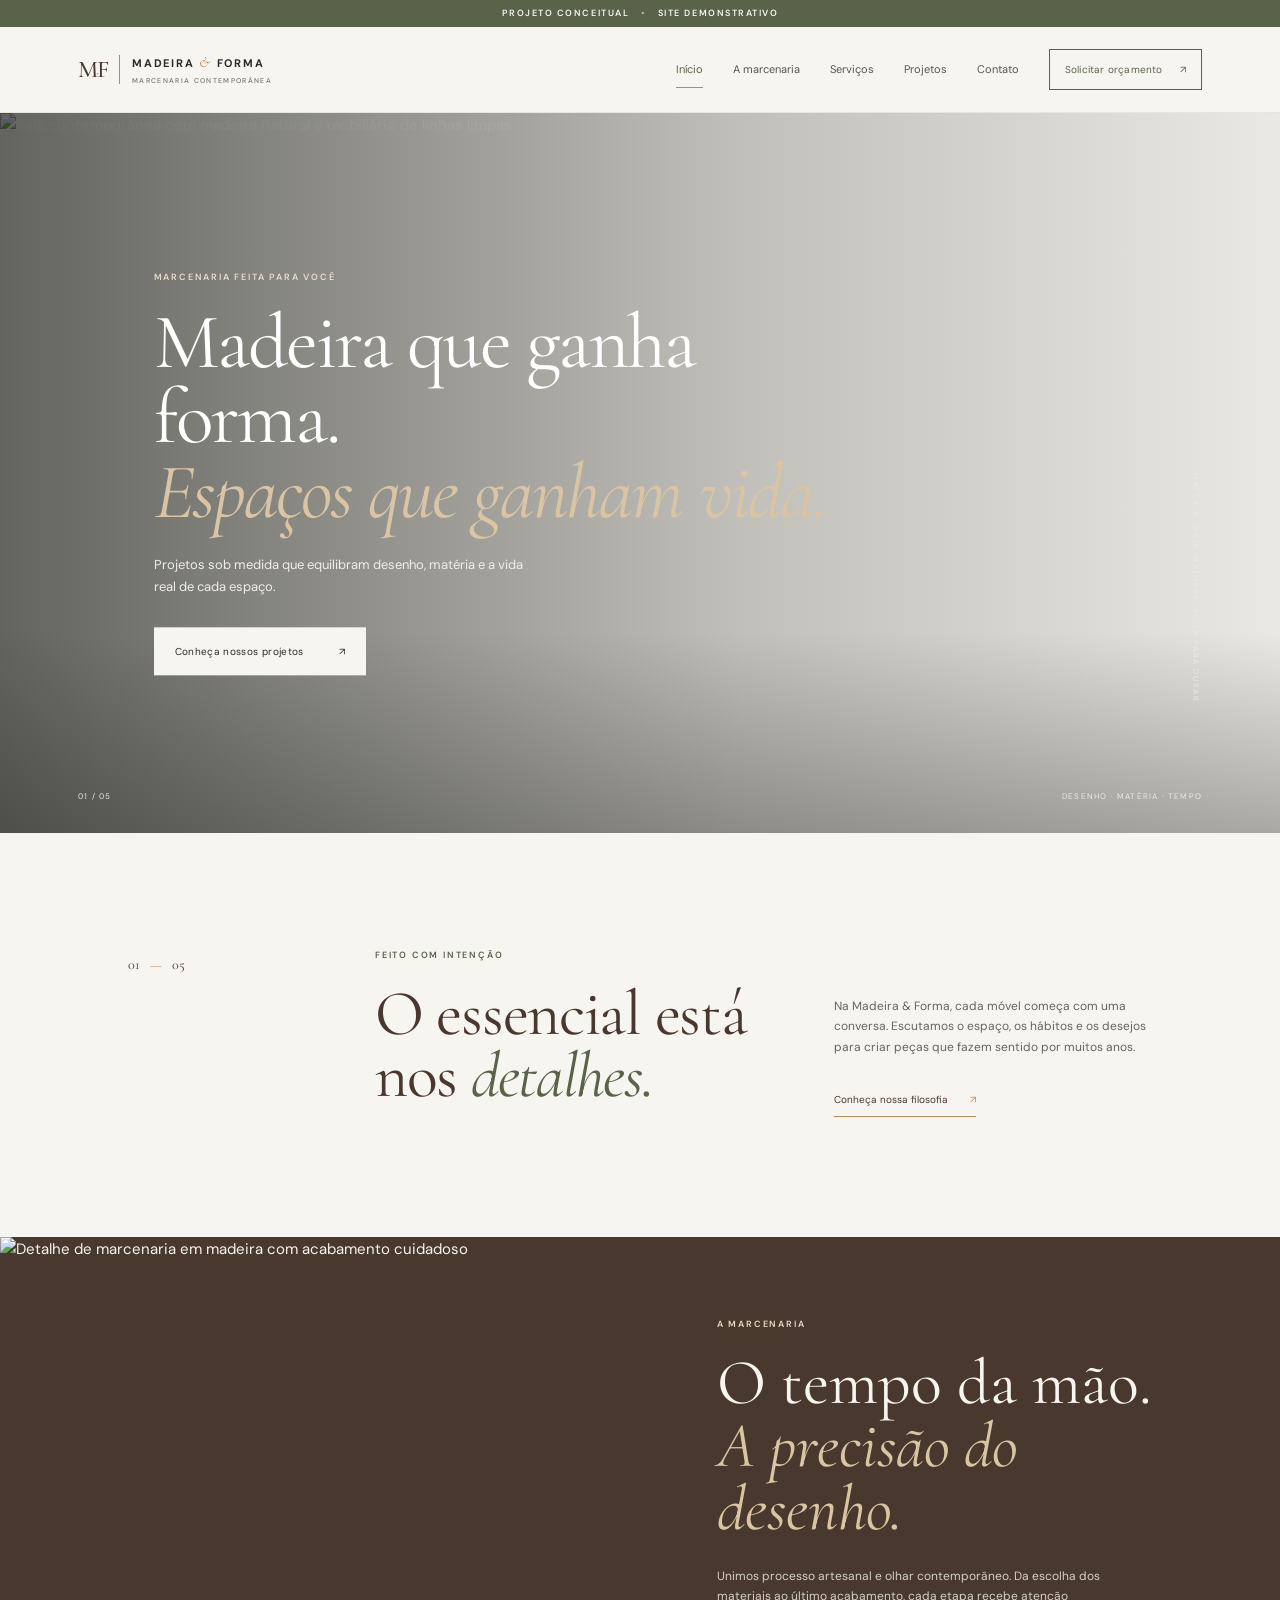
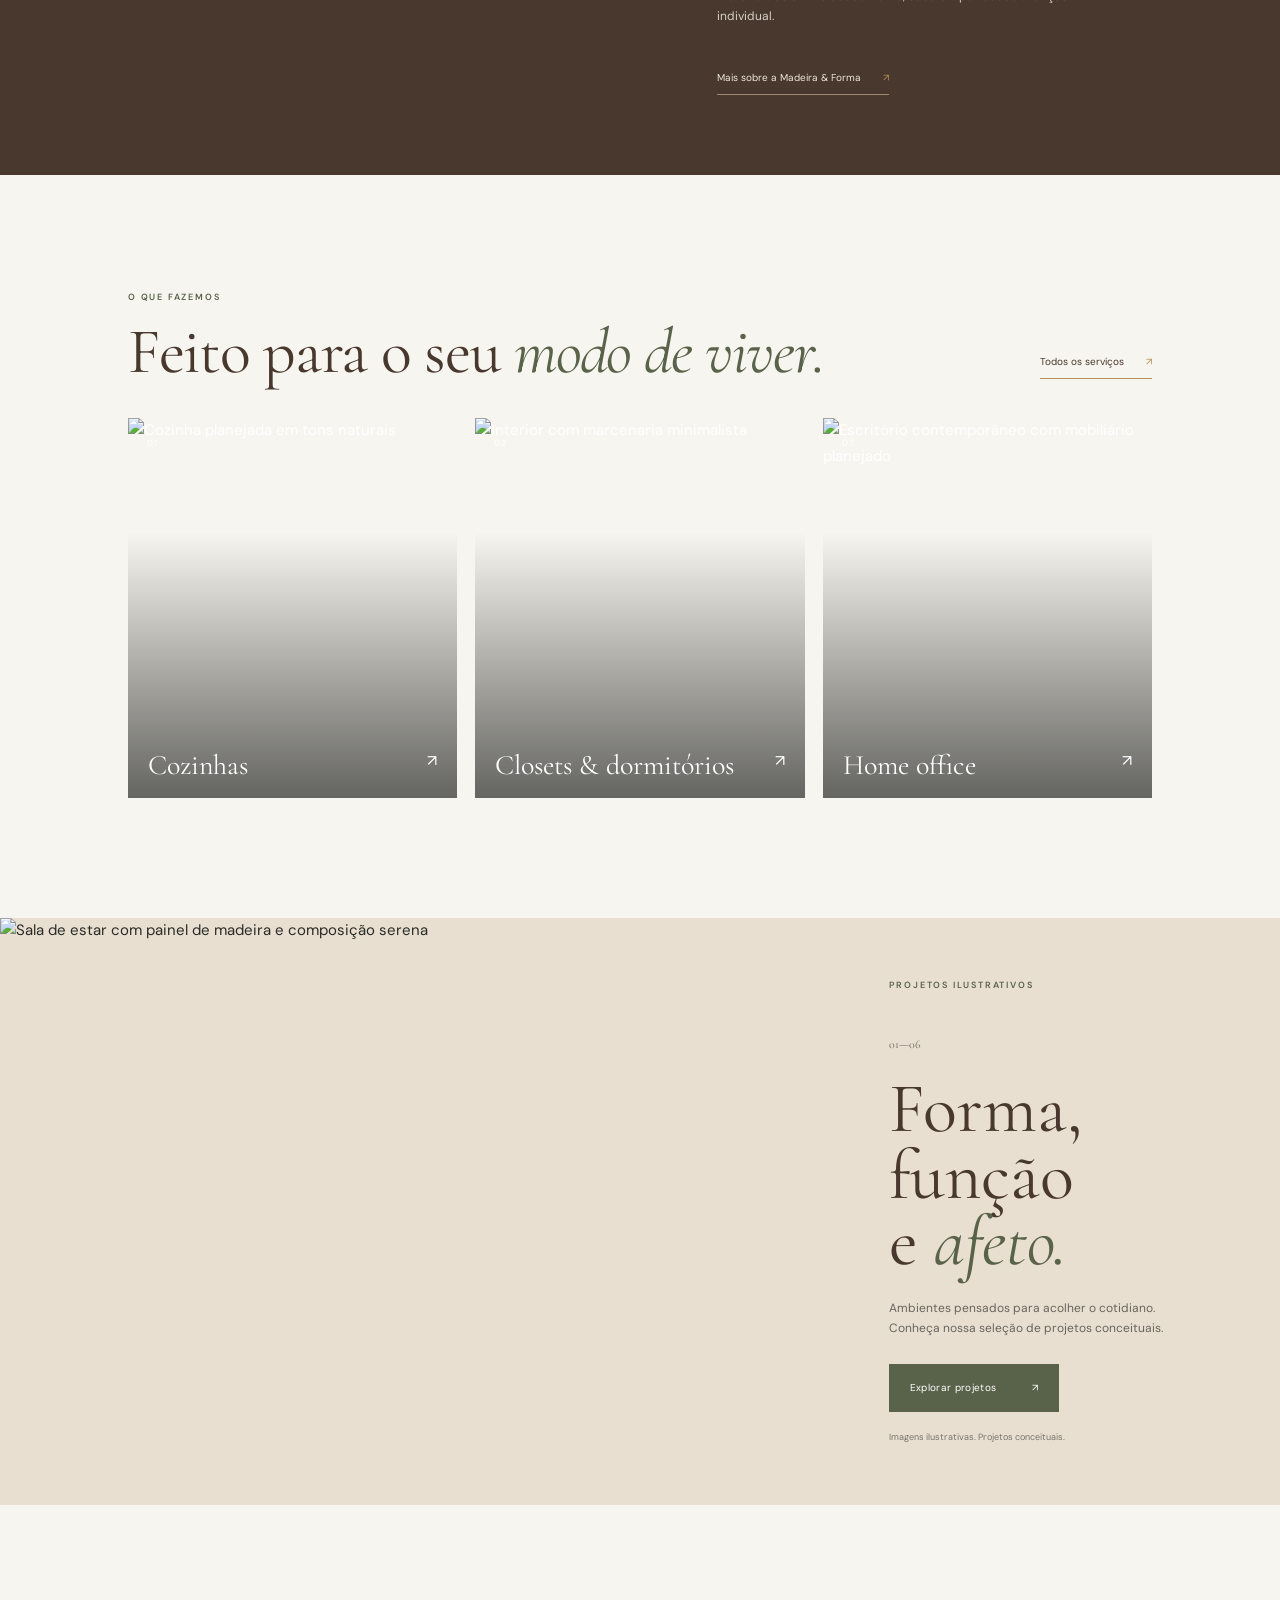
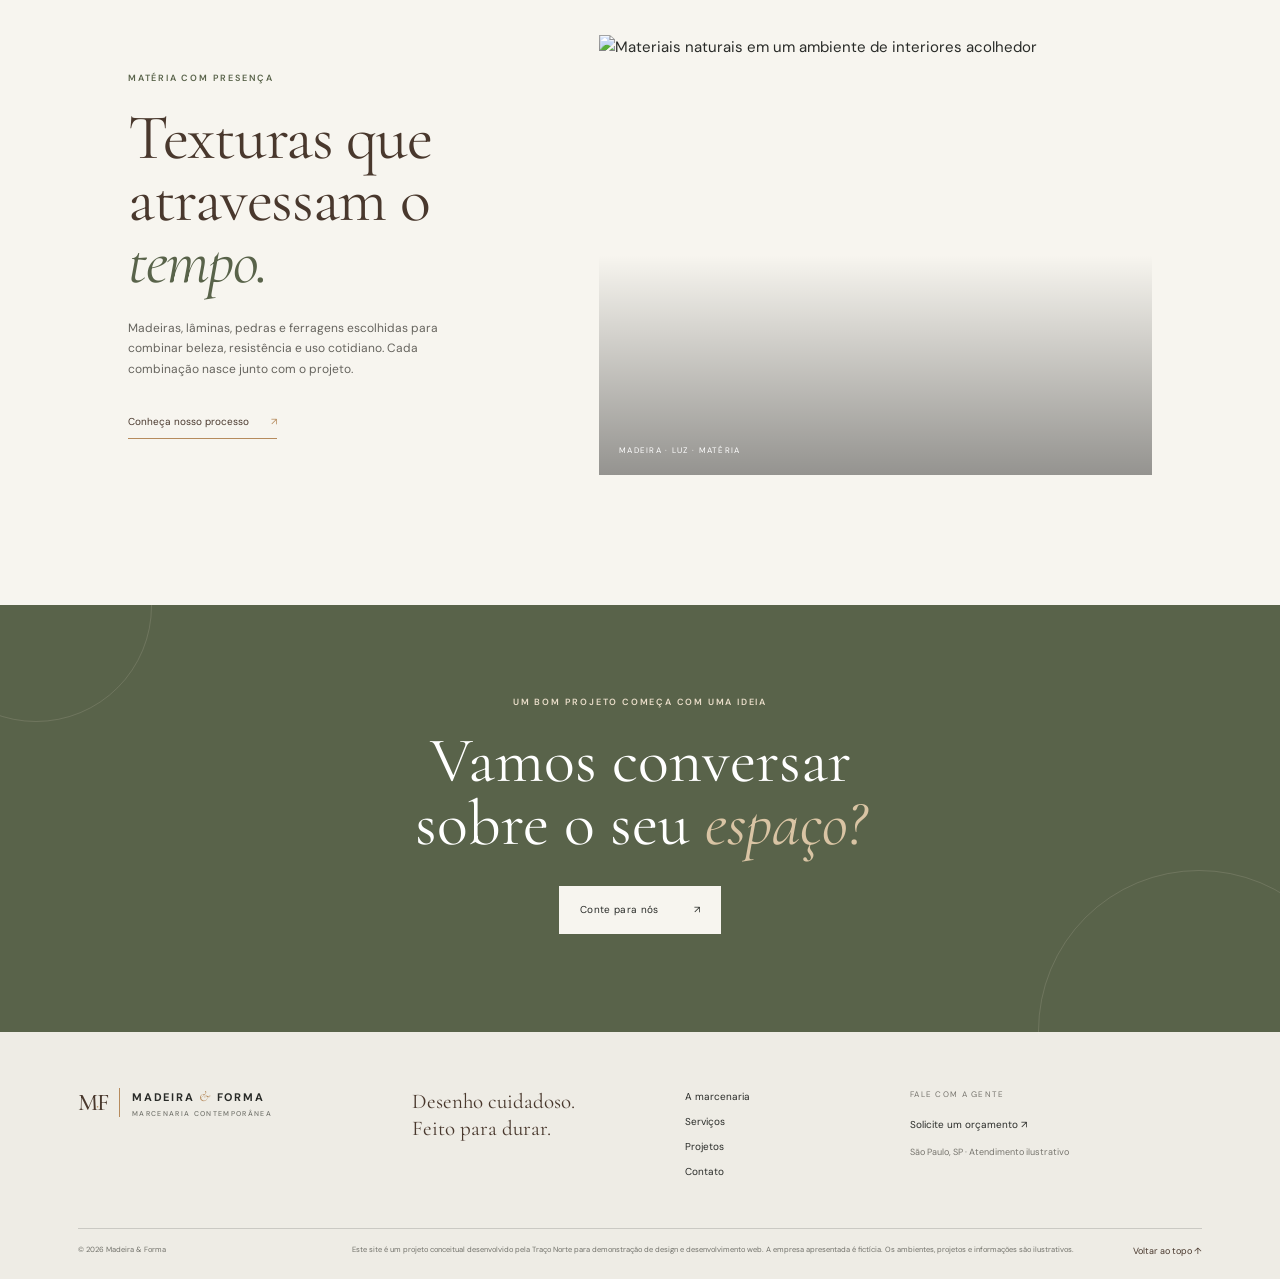
==== index.html @ d821358a "Add files via upload" ====
<!doctype html>
<html lang="pt-BR"><head><meta charset="utf-8"><meta name="viewport" content="width=device-width, initial-scale=1"><link rel="icon" type="image/svg+xml" href="favicon.svg"><meta name="theme-color" content="#f7f5ef"><meta name="description" content="Madeira & Forma — marcenaria contemporânea, móveis planejados e projetos sob medida."><title>Madeira & Forma — Marcenaria sob medida</title><link rel="preconnect" href="https://fonts.googleapis.com"><link rel="preconnect" href="https://fonts.gstatic.com" crossorigin><link href="https://fonts.googleapis.com/css2?family=Cormorant+Garamond:wght@400;500;600&family=DM+Sans:wght@400;500;600;700&display=swap" rel="stylesheet"><link rel="stylesheet" href="css/styles.css"><script src="js/app.js" defer></script></head><body>
<div class="concept">PROJETO CONCEITUAL <span>•</span> SITE DEMONSTRATIVO</div><header class="site-header" id="top"><a class="brand" href="index.html" aria-label="Madeira & Forma, início"><span class="brand-mark">M<span>·</span>F</span><span class="brand-name">MADEIRA <i>&</i> FORMA<small>MARCENARIA CONTEMPORÂNEA</small></span></a><button class="menu-toggle" aria-label="Abrir menu" aria-expanded="false"><span></span><span></span></button><nav class="main-nav" aria-label="Navegação principal"><a class="active" href="index.html">Início</a><a href="sobre.html">A marcenaria</a><a href="servicos.html">Serviços</a><a href="portfolio.html">Projetos</a><a href="contato.html">Contato</a><a class="nav-cta" href="contato.html">Solicitar orçamento <span>↗</span></a></nav></header>
<main><section class="hero home-hero"><img class="hero-image" src="https://images.unsplash.com/photo-1600210492486-724fe5c67fb0?auto=format&fit=crop&w=2200&q=88" alt="Sala contemporânea com madeira natural e mobiliário de linhas limpas"><div class="hero-shade"></div><div class="hero-copy"><p class="eyebrow light">MARCENARIA FEITA PARA VOCÊ</p><h1>Madeira que ganha forma.<br><em>Espaços que ganham vida.</em></h1><p class="hero-intro">Projetos sob medida que equilibram desenho, matéria e a vida real de cada espaço.</p><a class="button button-light" href="portfolio.html">Conheça nossos projetos <span>↗</span></a></div><div class="hero-index"><span>01 / 05</span><span>DESENHO · MATÉRIA · TEMPO</span></div><div class="hero-caption">MATERIALIDADE NATURAL, FEITA PARA DURAR</div></section>
<section class="intro section-wrap"><div class="intro-number">01 <span>—</span> 05</div><div class="intro-main"><p class="eyebrow">FEITO COM INTENÇÃO</p><h2>O essencial está<br>nos <em>detalhes.</em></h2></div><div class="intro-text"><p>Na Madeira & Forma, cada móvel começa com uma conversa. Escutamos o espaço, os hábitos e os desejos para criar peças que fazem sentido por muitos anos.</p><a class="text-link" href="sobre.html">Conheça nossa filosofia <span>↗</span></a></div></section>
<section class="craft-band"><div class="craft-photo"><img src="https://images.unsplash.com/photo-1620626011761-996317b8d101?auto=format&fit=crop&w=1200&q=85" alt="Detalhe de marcenaria em madeira com acabamento cuidadoso"></div><div class="craft-copy"><p class="eyebrow light">A MARCENARIA</p><h2>O tempo da mão.<br><em>A precisão do desenho.</em></h2><p>Unimos processo artesanal e olhar contemporâneo. Da escolha dos materiais ao último acabamento, cada etapa recebe atenção individual.</p><a class="text-link light-link" href="sobre.html">Mais sobre a Madeira & Forma <span>↗</span></a></div></section>
<section class="services-preview section-wrap"><div class="section-heading"><div><p class="eyebrow">O QUE FAZEMOS</p><h2>Feito para o seu <em>modo de viver.</em></h2></div><a class="text-link" href="servicos.html">Todos os serviços <span>↗</span></a></div><div class="service-strip"><a class="service-tile" href="servicos.html#cozinhas"><img src="https://images.unsplash.com/photo-1600585154340-be6161a56a0c?auto=format&fit=crop&w=900&q=82" alt="Cozinha planejada em tons naturais"><span>01</span><h3>Cozinhas</h3><b>↗</b></a><a class="service-tile" href="servicos.html#closets"><img src="https://images.unsplash.com/photo-1616486338812-3dadae4b4ace?auto=format&fit=crop&w=900&q=82" alt="Interior com marcenaria minimalista"><span>02</span><h3>Closets & dormitórios</h3><b>↗</b></a><a class="service-tile" href="servicos.html#home-office"><img src="https://images.unsplash.com/photo-1497366754035-f200968a6e72?auto=format&fit=crop&w=900&q=82" alt="Escritório contemporâneo com mobiliário planejado"><span>03</span><h3>Home office</h3><b>↗</b></a></div></section>
<section class="portfolio-feature"><div class="portfolio-feature-image"><img src="https://images.unsplash.com/photo-1600607687939-ce8a6c25118c?auto=format&fit=crop&w=1800&q=88" alt="Sala de estar com painel de madeira e composição serena"></div><div class="portfolio-feature-copy"><p class="eyebrow">PROJETOS ILUSTRATIVOS</p><p class="feature-no">01—06</p><h2>Forma, função<br>e <em>afeto.</em></h2><p>Ambientes pensados para acolher o cotidiano. Conheça nossa seleção de projetos conceituais.</p><a class="button button-dark" href="portfolio.html">Explorar projetos <span>↗</span></a><small>Imagens ilustrativas. Projetos conceituais.</small></div></section>
<section class="materials section-wrap"><div class="materials-copy"><p class="eyebrow">MATÉRIA COM PRESENÇA</p><h2>Texturas que<br>atravessam o <em>tempo.</em></h2><p>Madeiras, lâminas, pedras e ferragens escolhidas para combinar beleza, resistência e uso cotidiano. Cada combinação nasce junto com o projeto.</p><a class="text-link" href="servicos.html">Conheça nosso processo <span>↗</span></a></div><div class="material-photo"><img src="https://images.unsplash.com/photo-1600607687920-4e2a09cf159d?auto=format&fit=crop&w=1200&q=85" alt="Materiais naturais em um ambiente de interiores acolhedor"><span>MADEIRA · LUZ · MATÉRIA</span></div></section>
<section class="closing-cta"><p class="eyebrow light">UM BOM PROJETO COMEÇA COM UMA IDEIA</p><h2>Vamos conversar<br>sobre o seu <em>espaço?</em></h2><a class="button button-light" href="contato.html">Conte para nós <span>↗</span></a><div class="cta-line"></div></section></main>
<footer class="site-footer"><div class="footer-top"><a class="brand footer-brand" href="index.html"><span class="brand-mark">M<span>·</span>F</span><span class="brand-name">MADEIRA <i>&</i> FORMA<small>MARCENARIA CONTEMPORÂNEA</small></span></a><p>Desenho cuidadoso.<br>Feito para durar.</p><div class="footer-nav"><a href="sobre.html">A marcenaria</a><a href="servicos.html">Serviços</a><a href="portfolio.html">Projetos</a><a href="contato.html">Contato</a></div><div class="footer-contact"><span>FALE COM A GENTE</span><a href="contato.html">Solicite um orçamento ↗</a><span>São Paulo, SP · Atendimento ilustrativo</span></div></div><div class="footer-bottom"><small>© 2026 Madeira & Forma</small><small>Este site é um projeto conceitual desenvolvido pela Traço Norte para demonstração de design e desenvolvimento web. A empresa apresentada é fictícia. Os ambientes, projetos e informações são ilustrativos.</small><a href="#top" class="back-top">Voltar ao topo ↑</a></div></footer></body></html>
---- css/styles.css ----
:root{--moss:#59634a;--sand:#e8dfd0;--oak:#b68b5d;--brown:#49382d;--paper:#f7f5ef;--ink:#292b28;--line:rgba(41,43,40,.18);--serif:'Cormorant Garamond',Georgia,serif;--sans:'DM Sans',Arial,sans-serif}*{box-sizing:border-box}html{scroll-behavior:smooth;scroll-padding-top:100px}body{margin:0;background:var(--paper);color:var(--ink);font-family:var(--sans);font-size:15px;line-height:1.7}body.menu-open,body.lightbox-open{overflow:hidden}img{display:block;max-width:100%;width:100%;height:100%;object-fit:cover}a{color:inherit;text-decoration:none}button,input,select,textarea{font:inherit}.concept{height:27px;background:var(--moss);color:#f7f5ef;text-align:center;font-size:9px;letter-spacing:.17em;font-weight:600;line-height:27px;position:sticky;top:0;z-index:20}.concept span{color:#d2b68c;padding:0 8px}.site-header{height:86px;padding:0 6.1%;display:flex;align-items:center;justify-content:space-between;background:var(--paper);position:relative;z-index:15;border-bottom:1px solid rgba(41,43,40,.08)}.brand{display:flex;align-items:center;gap:12px}.brand-mark{font:500 24px var(--serif);letter-spacing:-2px;border-right:1px solid var(--oak);padding-right:12px;color:var(--brown)}.brand-mark span{color:var(--oak);font-size:16px}.brand-name{font-size:11px;letter-spacing:.16em;font-weight:700;line-height:1.15}.brand-name i{font-family:var(--serif);font-size:15px;color:var(--oak);font-weight:400}.brand-name small{display:block;font-size:7px;font-weight:500;letter-spacing:.19em;margin-top:5px;color:#74756e}.main-nav{display:flex;align-items:center;gap:30px}.main-nav>a:not(.nav-cta){font-size:11px;color:#55564f;transition:color .2s}.main-nav>a:hover,.main-nav>a.active{color:var(--moss)}.main-nav>a.active{position:relative}.main-nav>a.active:after{content:'';height:1px;width:100%;position:absolute;bottom:-9px;left:0;background:var(--oak)}.nav-cta{border:1px solid var(--moss);color:var(--moss);padding:11px 15px;font-size:10px;letter-spacing:.02em;transition:.25s}.nav-cta span{margin-left:14px}.nav-cta:hover{background:var(--moss);color:white}.menu-toggle{display:none}.hero{height:min(720px,calc(100vh - 113px));min-height:560px;position:relative;color:white;overflow:hidden}.hero-image,.hero-shade{position:absolute;inset:0}.hero-image{object-position:center 57%;animation:slowzoom 18s ease-in-out infinite alternate}.hero-shade{background:linear-gradient(90deg,rgba(30,31,27,.68),rgba(30,31,27,.25) 58%,rgba(30,31,27,.06)),linear-gradient(0deg,rgba(20,20,18,.3),transparent 28%)}.hero-copy{position:absolute;left:12%;top:50%;transform:translateY(-50%);max-width:690px}.eyebrow{font-size:9px;letter-spacing:.2em;font-weight:600;color:var(--moss);margin:0 0 20px}.eyebrow.light{color:#e9ddc9}.hero h1,.page-hero h1,.portfolio-hero h1,.contact-hero h1{font:400 clamp(50px,6.1vw,84px)/.96 var(--serif);letter-spacing:-.025em;margin:0 0 24px}.hero h1 em,.page-hero h1 em,.portfolio-hero h1 em,.contact-hero h1 em,h1 em,h2 em{font-weight:400;color:#d9c4a4}.hero-intro{max-width:390px;font-size:13px;color:#f1eee8;margin:0 0 29px}.button{min-height:48px;padding:0 21px;display:inline-flex;gap:35px;align-items:center;justify-content:space-between;font-size:10px;letter-spacing:.035em;transition:background .22s,color .22s,transform .22s;border:0;cursor:pointer}.button:hover{transform:translateY(-2px)}.button-light{background:var(--paper);color:var(--ink)}.button-light:hover{background:var(--sand)}.button-dark{background:var(--moss);color:white}.button-dark:hover{background:var(--brown)}.hero-index{position:absolute;bottom:29px;left:6.1%;right:6.1%;display:flex;justify-content:space-between;font-size:8px;letter-spacing:.15em;color:#eee9df}.hero-caption{position:absolute;right:6.1%;top:50%;writing-mode:vertical-rl;font-size:8px;letter-spacing:.2em;color:#eee9df}.section-wrap{padding-left:10%;padding-right:10%}.intro{padding-top:115px;padding-bottom:120px;display:grid;grid-template-columns:1fr 2fr 1.5fr;gap:35px;align-items:start}.intro-number{font:400 14px var(--serif);color:var(--brown);padding-top:8px}.intro-number span{color:var(--oak);margin:0 7px}.intro-main h2,.section-heading h2,.materials h2,.story h2,.process-intro h2,.gallery-heading h2{font:400 clamp(42px,5vw,66px)/.97 var(--serif);margin:0;color:var(--brown);letter-spacing:-.02em}.intro-main h2 em,.section-heading h2 em,.materials h2 em,.story h2 em,.process-intro h2 em,.gallery-heading h2 em{color:var(--moss)}.intro-text{padding-top:36px;max-width:330px;font-size:12px;color:#65655e}.text-link{display:inline-flex;gap:22px;align-items:center;border-bottom:1px solid var(--oak);padding:8px 0;color:var(--brown);font-size:10px;margin-top:14px}.text-link span{color:var(--oak)}.craft-band{display:grid;grid-template-columns:1fr 1fr;background:var(--brown);color:#f7f5ef;min-height:460px}.craft-photo{height:460px}.craft-copy{padding:80px 12%;align-self:center}.craft-copy h2,.closing-cta h2,.steps-heading h2{font:400 clamp(42px,5vw,64px)/.98 var(--serif);margin:0 0 25px}.craft-copy p:not(.eyebrow){max-width:390px;font-size:12px;color:#d7d0c5}.light-link{color:#eee6da;border-color:#9f886b;margin-top:22px}.services-preview{padding-top:115px;padding-bottom:120px}.section-heading{display:flex;align-items:end;justify-content:space-between;margin-bottom:35px}.section-heading .eyebrow{margin-bottom:16px}.section-heading .text-link{margin-bottom:4px}.service-strip{display:grid;grid-template-columns:1fr 1fr 1fr;gap:18px}.service-tile{height:380px;position:relative;color:white;overflow:hidden}.service-tile:after{content:'';position:absolute;inset:30% 0 0;background:linear-gradient(transparent,rgba(22,23,20,.65))}.service-tile img{transition:transform .65s}.service-tile:hover img,.gallery-item:hover img{transform:scale(1.045)}.service-tile span,.service-tile h3,.service-tile b{position:absolute;z-index:1}.service-tile span{top:18px;left:19px;font-size:9px;letter-spacing:.1em}.service-tile h3{bottom:16px;left:20px;font:400 28px var(--serif);margin:0}.service-tile b{bottom:24px;right:20px;font-size:16px;font-weight:400}.portfolio-feature{display:grid;grid-template-columns:1.45fr .8fr;min-height:570px;background:var(--sand)}.portfolio-feature-image{height:570px}.portfolio-feature-copy{align-self:center;padding:60px 14%}.feature-no{font:400 12px var(--serif);color:var(--oak);margin:44px 0 10px}.portfolio-feature-copy h2,.contact-aside h2{font:400 clamp(48px,5.5vw,72px)/.94 var(--serif);margin:0 0 23px;color:var(--brown)}.portfolio-feature-copy h2 em,.contact-aside h2 em{color:var(--moss)}.portfolio-feature-copy>p:not(.eyebrow){font-size:12px;color:#68645d;max-width:290px;margin-bottom:25px}.portfolio-feature-copy small{display:block;margin-top:18px;font-size:9px;color:#77736d}.materials{padding-top:130px;padding-bottom:130px;display:grid;grid-template-columns:.8fr 1.2fr;gap:10%;align-items:center}.materials-copy p:not(.eyebrow){font-size:12px;color:#66645e;max-width:350px;margin-top:25px}.material-photo{height:440px;position:relative}.material-photo:after{content:'';position:absolute;inset:50% 0 0;background:linear-gradient(transparent,rgba(0,0,0,.4))}.material-photo span{position:absolute;z-index:1;bottom:17px;left:20px;color:white;font-size:8px;letter-spacing:.16em}.closing-cta{background:var(--moss);padding:90px 20px 98px;text-align:center;color:white;position:relative;overflow:hidden}.closing-cta h2{margin:0 0 30px}.closing-cta .button{position:relative}.closing-cta:before,.closing-cta:after{content:'';position:absolute;width:230px;height:230px;border:1px solid rgba(232,223,208,.15);border-radius:50%;top:-115px;left:-80px}.closing-cta:after{left:auto;right:-80px;top:auto;bottom:-160px;width:320px;height:320px}.site-footer{padding:56px 6.1% 20px;background:#eeece5}.footer-top{display:grid;grid-template-columns:1.25fr 1fr .8fr 1.2fr;align-items:start;gap:30px;padding-bottom:48px}.footer-brand{align-self:start}.footer-top>p{font:400 21px/1.3 var(--serif);color:var(--brown);margin:0}.footer-nav,.footer-contact{display:flex;flex-direction:column;gap:8px;font-size:10px}.footer-contact span:first-child{font-size:8px;letter-spacing:.16em;color:#77756e;margin-bottom:7px}.footer-contact span:last-child{font-size:9px;color:#77756e;margin-top:4px}.footer-bottom{border-top:1px solid var(--line);padding-top:15px;display:grid;grid-template-columns:1fr 3fr auto;gap:20px;align-items:start;font-size:9px;color:#71716a}.back-top{color:var(--brown)}
.page-hero{min-height:540px;display:grid;grid-template-columns:.8fr 1.2fr;position:relative;background:var(--sand)}.page-hero-copy{align-self:center;padding:70px 8% 70px 15%}.page-hero-copy h1{font-size:clamp(54px,6vw,78px);color:var(--brown)}.page-hero-copy h1 em{color:var(--moss)}.page-hero-copy>p:not(.eyebrow){font-size:12px;color:#67645e;max-width:335px;margin:0 0 26px}.page-hero-image{height:540px}.page-count{position:absolute;right:4%;bottom:22px;font-size:8px;letter-spacing:.16em;color:var(--brown)}.story{padding-top:120px;padding-bottom:120px}.story-grid{display:grid;grid-template-columns:1fr 1fr;gap:10%;align-items:start}.story-grid p{font-size:13px;color:#62625a;margin:0 0 18px}.story-grid h2{font-size:61px}.values-band{display:grid;grid-template-columns:1fr 1fr;background:var(--moss);color:white}.values-image{height:490px}.values-copy{align-self:center;padding:70px 13%}.values-copy h2{font:400 clamp(45px,5vw,65px)/.98 var(--serif);margin:0 0 25px}.values-copy>p:not(.eyebrow){font-size:12px;color:#e1e2d9;max-width:390px}.process-intro{padding-top:115px;padding-bottom:120px}.process-intro h2{margin-bottom:50px}.process-grid{display:grid;grid-template-columns:repeat(4,1fr);gap:25px}.process-grid article{border-top:1px solid var(--oak);padding-top:18px}.process-grid article span,.steps-grid article span{font:400 13px var(--serif);color:var(--oak)}.process-grid h3,.steps-grid h3{font:500 24px var(--serif);margin:18px 0 8px;color:var(--brown)}.process-grid p,.steps-grid p{font-size:11px;color:#696860;margin:0}.services-list{padding-top:100px;padding-bottom:125px}.services-list .section-heading>p,.gallery-heading>p{font-size:11px;max-width:290px;color:#6c6a63}.service-cards{display:grid;grid-template-columns:1fr 1fr;gap:55px 28px}.service-card{background:#eeece5}.service-card>img{height:300px}.service-card-copy{padding:26px 30px 30px}.service-card-copy>span{font-size:8px;letter-spacing:.12em;color:var(--oak)}.service-card-copy h3{font:400 32px var(--serif);color:var(--brown);margin:7px 0}.service-card-copy p{font-size:11px;color:#68665f;min-height:42px}.service-card-copy ul{padding:13px 0 10px 16px;border-top:1px solid var(--line);font-size:10px;color:#68665f;line-height:2.1}.service-card-copy li::marker{color:var(--oak)}.steps-section{background:var(--brown);color:white;padding:90px 10% 105px}.steps-heading{max-width:500px;margin-bottom:55px}.steps-heading h2{margin:0 0 15px}.steps-heading>p:last-child{font-size:12px;color:#d4cec4}.steps-grid{display:grid;grid-template-columns:repeat(3,1fr);gap:45px 35px}.steps-grid article{border-top:1px solid rgba(232,223,208,.34);padding-top:17px}.steps-grid h3{color:#f4eee4}.steps-grid p{color:#d3ccc1}.portfolio-hero{min-height:555px;position:relative;display:flex;align-items:center;background:#30332c;color:white;padding:80px 12%;overflow:hidden}.portfolio-hero:after{content:'';position:absolute;inset:0;background:linear-gradient(90deg,rgba(28,30,26,.8),rgba(28,30,26,.24) 72%,rgba(28,30,26,.05))}.portfolio-hero>div:first-child{position:relative;z-index:1;max-width:600px}.portfolio-hero h1{font-size:clamp(60px,7vw,90px)}.portfolio-hero>div:first-child>p:last-child{font-size:12px;max-width:380px;color:#e2ded6}.portfolio-hero-image{position:absolute;inset:0}.portfolio-hero-image img{object-position:center 55%}.portfolio-hero .page-count{z-index:2;color:#eee;right:6%;bottom:25px}.gallery-section{padding-top:100px;padding-bottom:120px}.gallery-heading{display:flex;justify-content:space-between;align-items:end}.gallery-heading h2{font-size:58px}.filters{display:flex;gap:9px;flex-wrap:wrap;margin:35px 0 28px;border-bottom:1px solid var(--line);padding-bottom:15px}.filter{border:1px solid transparent;background:none;padding:8px 13px;color:#69685f;font-size:10px;cursor:pointer;transition:.2s}.filter span{font-size:8px;margin-left:9px;color:var(--oak)}.filter:hover,.filter.active{border-color:var(--moss);color:var(--moss)}.gallery-grid{display:grid;grid-template-columns:repeat(12,1fr);grid-auto-rows:110px;gap:17px}.gallery-item{position:relative;overflow:hidden;border:0;padding:0;background:var(--sand);cursor:zoom-in;text-align:left;grid-column:span 4;grid-row:span 3}.gallery-item.tall{grid-column:span 5;grid-row:span 5}.gallery-item.wide{grid-column:span 7;grid-row:span 4}.gallery-item img{transition:transform .6s}.gallery-item:after{content:'';position:absolute;inset:45% 0 0;background:linear-gradient(transparent,rgba(20,21,19,.66))}.gallery-meta{position:absolute;z-index:1;bottom:17px;left:18px;color:white;right:18px;display:flex;flex-direction:column}.gallery-meta small{font-size:8px;letter-spacing:.14em;color:#e1d3bc}.gallery-meta b{font:400 23px var(--serif);display:flex;justify-content:space-between;align-items:center}.gallery-meta i{font:400 14px var(--sans);color:#e2cda9}.gallery-item[hidden]{display:none}.gallery-note{font-size:9px;color:#77746c;margin-top:25px}.lightbox{position:fixed;z-index:50;inset:0;background:rgba(25,26,23,.96);display:none;align-items:center;justify-content:center;color:white;padding:60px}.lightbox.visible{display:flex}.lightbox figure{margin:0;max-width:min(1100px,82vw);max-height:80vh;text-align:center}.lightbox figure img{height:auto;max-height:75vh;width:auto;max-width:100%;object-fit:contain}.lightbox figcaption{font:400 19px var(--serif);padding-top:12px;color:#e7e0d4}.lightbox button{position:absolute;border:0;background:none;color:white;cursor:pointer}.lightbox-close{top:25px;right:35px;font-size:40px}.lightbox-prev,.lightbox-next{font-size:29px;top:50%;transform:translateY(-50%);padding:18px}.lightbox-prev{left:28px}.lightbox-next{right:28px}.lightbox-count{position:absolute;bottom:23px;font-size:9px;letter-spacing:.15em;color:#d3c7b4}.contact-hero{background:var(--brown);color:white;display:grid;grid-template-columns:1fr 1fr;min-height:470px;position:relative}.contact-hero>div:first-child{padding:80px 10% 75px 17%;align-self:center;position:relative}.contact-hero h1{font-size:clamp(55px,6vw,78px)}.contact-hero>div:first-child>p:last-of-type{font-size:12px;color:#dfd8ce;max-width:350px}.contact-hero .page-count{color:#eee}.contact-hero-image{height:470px}.contact-content{padding-top:115px;padding-bottom:120px;display:grid;grid-template-columns:.75fr 1.25fr;gap:12%}.contact-aside h2{font-size:58px}.contact-aside>p:not(.eyebrow){font-size:12px;color:#67665f;max-width:300px;margin:22px 0 35px}.contact-detail{border-top:1px solid var(--line);padding:16px 0;display:flex;flex-direction:column;gap:4px}.contact-detail span{font-size:8px;letter-spacing:.16em;color:#737168}.contact-detail a,.contact-detail p{font-size:11px;margin:0;color:var(--brown)}.whatsapp-demo{margin-top:18px;padding:12px 16px;border:1px solid var(--moss);color:var(--moss);background:transparent;font-size:10px;cursor:pointer}.whatsapp-demo:hover{background:var(--moss);color:white}.aside-note{display:block;font-size:8px;color:#77746c;margin-top:8px}.form-panel{background:#eeece5;padding:45px 48px}.form-panel h2{font:400 48px/.97 var(--serif);color:var(--brown);margin:0 0 32px}.form-panel h2 em{color:var(--moss)}.form-panel form>label,.form-row>label{display:flex;flex-direction:column;gap:7px;font-size:10px;color:#4f504a;flex:1}.form-row{display:flex;gap:17px;margin-bottom:19px}.form-panel input:not([type=radio]),.form-panel select,.form-panel textarea{border:0;border-bottom:1px solid #c8c5bb;background:transparent;padding:10px 2px;color:var(--ink);outline:none;border-radius:0;font-size:11px;resize:vertical}.form-panel input:focus,.form-panel select:focus,.form-panel textarea:focus{border-color:var(--moss);box-shadow:0 1px var(--moss)}.form-panel [aria-invalid=true]{border-color:#a34d3b!important}.form-panel ::placeholder{color:#a09e95}.field-error{font-size:9px;color:#9b3f32;min-height:0}.form-panel fieldset{border:0;border-top:1px solid var(--line);padding:16px 0 7px;margin:22px 0 12px}.form-panel legend{font-size:10px;color:#4f504a;padding:0 10px 0 0}.radio-option{font-size:10px;color:#5d5d56;margin:7px 18px 0 0;display:inline-flex;align-items:center;gap:6px}.radio-option input{accent-color:var(--moss)}.submit-button{margin-top:15px;min-width:225px}.form-privacy{font-size:8px;color:#79776f}.form-success{display:flex;gap:13px;align-items:flex-start;background:#dfe4d7;padding:15px;margin-top:18px;color:#384331}.form-success[hidden]{display:none}.form-success>span{font-size:18px}.form-success b{font-size:11px}.form-success p{font-size:9px;margin:3px 0 0}
.reveal{opacity:0;transform:translateY(16px);transition:opacity .65s ease,transform .65s ease}.reveal.in-view{opacity:1;transform:none}@keyframes slowzoom{from{transform:scale(1)}to{transform:scale(1.045)}}
@media(max-width:1050px){.site-header{padding:0 4%}.main-nav{gap:17px}.main-nav>a:not(.nav-cta){font-size:10px}.section-wrap{padding-left:7%;padding-right:7%}.intro{grid-template-columns:.5fr 1.6fr 1.3fr;gap:22px}.footer-top{grid-template-columns:1.2fr 1fr 1fr;row-gap:30px}.footer-contact{grid-column:3}.page-hero-copy{padding-left:10%}.gallery-grid{grid-auto-rows:90px}.service-card>img{height:250px}}
@media(max-width:760px){html{scroll-padding-top:78px}.concept{height:27px;font-size:8px;letter-spacing:.13em}.site-header{height:72px;padding:0 6%;position:sticky;top:27px}.brand-mark{font-size:21px}.brand-name{font-size:10px}.menu-toggle{display:flex;width:40px;height:40px;flex-direction:column;justify-content:center;gap:6px;align-items:center;border:1px solid var(--line);background:none;z-index:18}.menu-toggle span{width:16px;height:1px;background:var(--brown);transition:.2s}.menu-toggle[aria-expanded=true] span:first-child{transform:translateY(3.5px) rotate(45deg)}.menu-toggle[aria-expanded=true] span:last-child{transform:translateY(-3.5px) rotate(-45deg)}.main-nav{position:fixed;inset:99px 0 0;background:var(--paper);z-index:17;display:flex;flex-direction:column;align-items:stretch;gap:0;padding:30px 8% 45px;transform:translateX(100%);transition:transform .3s}.main-nav.is-open{transform:none}.main-nav>a:not(.nav-cta){font:400 30px var(--serif);padding:13px 0;border-bottom:1px solid var(--line);color:var(--brown)}.main-nav>a.active:after{display:none}.main-nav .nav-cta{margin-top:27px;text-align:center;font-size:11px;padding:15px}.hero{min-height:620px;height:calc(88svh - 99px);max-height:790px}.hero-image{object-position:62% center}.hero-shade{background:linear-gradient(90deg,rgba(30,31,27,.62),rgba(30,31,27,.1)),linear-gradient(0deg,rgba(20,20,18,.35),transparent 45%)}.hero-copy{left:7%;right:7%;top:48%}.hero h1{font-size:clamp(51px,12vw,72px)}.hero-intro{font-size:12px;max-width:300px}.hero-caption{display:none}.hero-index{left:7%;right:7%;bottom:22px;font-size:7px}.section-wrap{padding-left:7%;padding-right:7%}.intro{padding-top:80px;padding-bottom:85px;grid-template-columns:1fr 2fr;gap:10px}.intro-number{grid-column:1/-1;margin-bottom:18px}.intro-main h2{font-size:52px}.intro-text{grid-column:2;padding-top:20px}.craft-band{grid-template-columns:1fr}.craft-photo{height:330px}.craft-copy{padding:58px 8% 66px}.craft-copy h2{font-size:48px}.services-preview{padding-top:80px;padding-bottom:85px}.section-heading{display:block;margin-bottom:28px}.section-heading h2,.materials h2{font-size:48px}.section-heading>.text-link{margin-top:15px}.service-strip{grid-template-columns:1fr;gap:12px}.service-tile{height:300px}.portfolio-feature{grid-template-columns:1fr}.portfolio-feature-image{height:350px}.portfolio-feature-copy{padding:52px 8% 65px}.portfolio-feature-copy h2{font-size:57px}.materials{padding-top:85px;padding-bottom:85px;grid-template-columns:1fr;gap:30px}.materials-copy p:not(.eyebrow){max-width:400px}.material-photo{height:340px}.closing-cta{padding:72px 18px 78px}.closing-cta h2{font-size:48px}.site-footer{padding:45px 7% 18px}.footer-top{grid-template-columns:1fr 1fr;gap:27px 15px;padding-bottom:35px}.footer-top>p{font-size:18px}.footer-nav{grid-column:1}.footer-contact{grid-column:2}.footer-bottom{grid-template-columns:1fr auto;gap:12px}.footer-bottom small:nth-child(2){grid-column:1/-1;grid-row:2;line-height:1.6}.page-hero{grid-template-columns:1fr}.page-hero-copy{padding:68px 8% 40px}.page-hero-copy h1{font-size:64px}.page-hero-image{height:340px}.page-count{right:7%;bottom:15px}.story{padding-top:85px;padding-bottom:85px}.story-grid{grid-template-columns:1fr;gap:24px}.story-grid h2{font-size:53px}.values-band{grid-template-columns:1fr}.values-image{height:330px}.values-copy{padding:56px 8% 65px}.values-copy h2{font-size:52px}.process-intro{padding-top:85px;padding-bottom:85px}.process-intro h2{font-size:52px;margin-bottom:35px}.process-grid{grid-template-columns:1fr 1fr;gap:30px 18px}.services-list{padding-top:80px;padding-bottom:90px}.services-list .section-heading>p{margin-top:22px}.service-cards{grid-template-columns:1fr;gap:23px}.service-card>img{height:275px}.service-card-copy{padding:22px}.service-card-copy p{min-height:unset}.steps-section{padding:70px 7% 80px}.steps-heading h2{font-size:50px}.steps-grid{grid-template-columns:1fr 1fr;gap:29px 18px}.portfolio-hero{min-height:540px;padding:70px 8%}.portfolio-hero h1{font-size:clamp(58px,12vw,78px)}.portfolio-hero:after{background:linear-gradient(90deg,rgba(28,30,26,.7),rgba(28,30,26,.25))}.gallery-section{padding-top:80px;padding-bottom:85px}.gallery-heading{display:block}.gallery-heading h2{font-size:48px}.gallery-heading>p{margin-top:19px}.filters{gap:4px;margin-top:25px}.filter{padding:8px;font-size:9px}.gallery-grid{grid-template-columns:1fr 1fr;grid-auto-rows:210px;gap:10px}.gallery-item,.gallery-item.tall,.gallery-item.wide{grid-column:span 1;grid-row:span 1}.gallery-item:first-child,.gallery-item:nth-child(3),.gallery-item:nth-child(6){grid-column:span 2}.gallery-item:first-child{grid-row:span 2}.gallery-meta{bottom:12px;left:13px;right:12px}.gallery-meta b{font-size:20px}.lightbox{padding:55px 18px}.lightbox figure{max-width:94vw}.lightbox figure img{max-height:70vh}.lightbox-close{top:12px;right:17px}.lightbox-prev{left:0}.lightbox-next{right:0}.contact-hero{grid-template-columns:1fr}.contact-hero>div:first-child{padding:70px 8% 54px}.contact-hero h1{font-size:62px}.contact-hero-image{height:300px}.contact-content{padding-top:80px;padding-bottom:85px;grid-template-columns:1fr;gap:45px}.contact-aside h2{font-size:54px}.form-panel{padding:33px 23px}.form-panel h2{font-size:43px}.form-row{display:block;margin-bottom:0}.form-row>label{margin-bottom:17px}.radio-option{margin-right:12px}.submit-button{width:100%}}
@media(max-width:390px){.brand{gap:8px}.brand-mark{padding-right:9px}.brand-name{font-size:9px}.hero h1{font-size:48px}.gallery-grid{grid-auto-rows:170px}.gallery-meta b{font-size:17px}.footer-top{grid-template-columns:1fr 1fr}.form-panel{padding:28px 18px}}
@media(prefers-reduced-motion:reduce){*,*:before,*:after{scroll-behavior:auto!important;animation-duration:.01ms!important;animation-iteration-count:1!important;transition-duration:.01ms!important}.reveal{opacity:1;transform:none}}
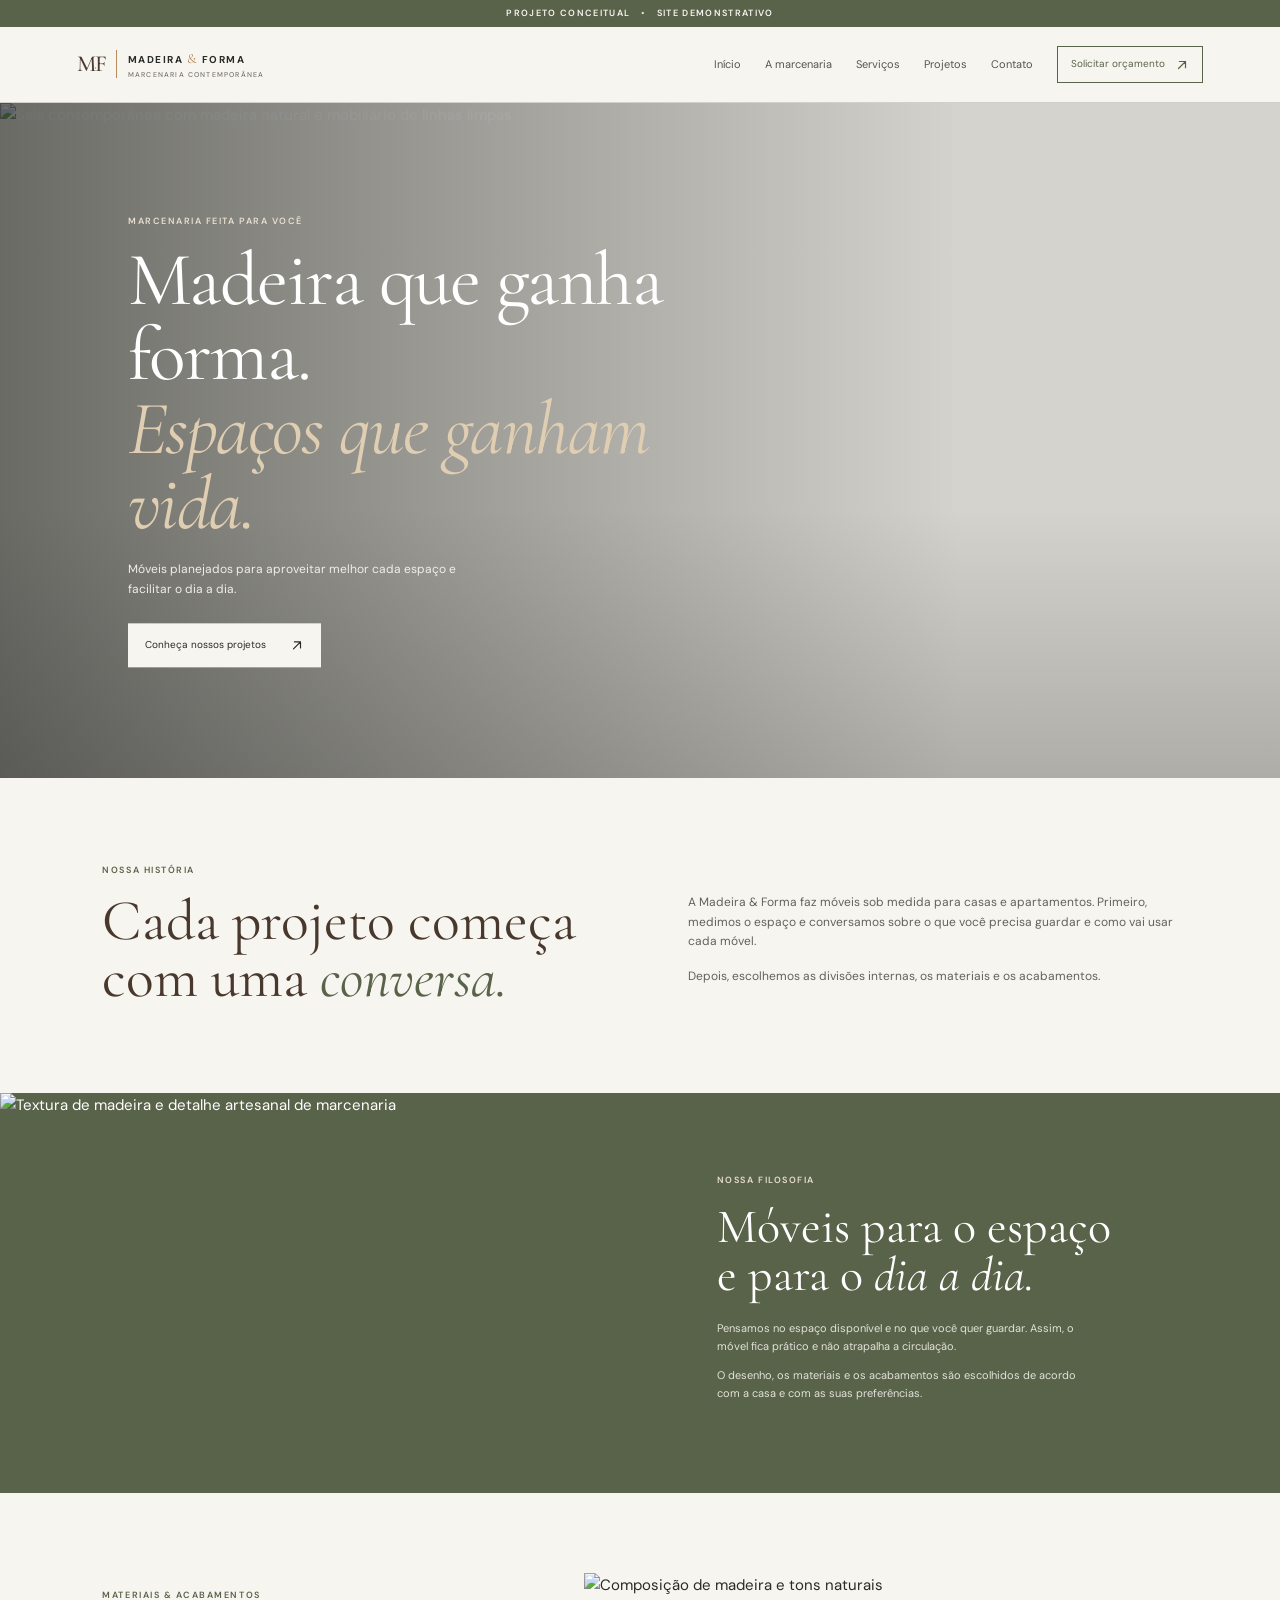
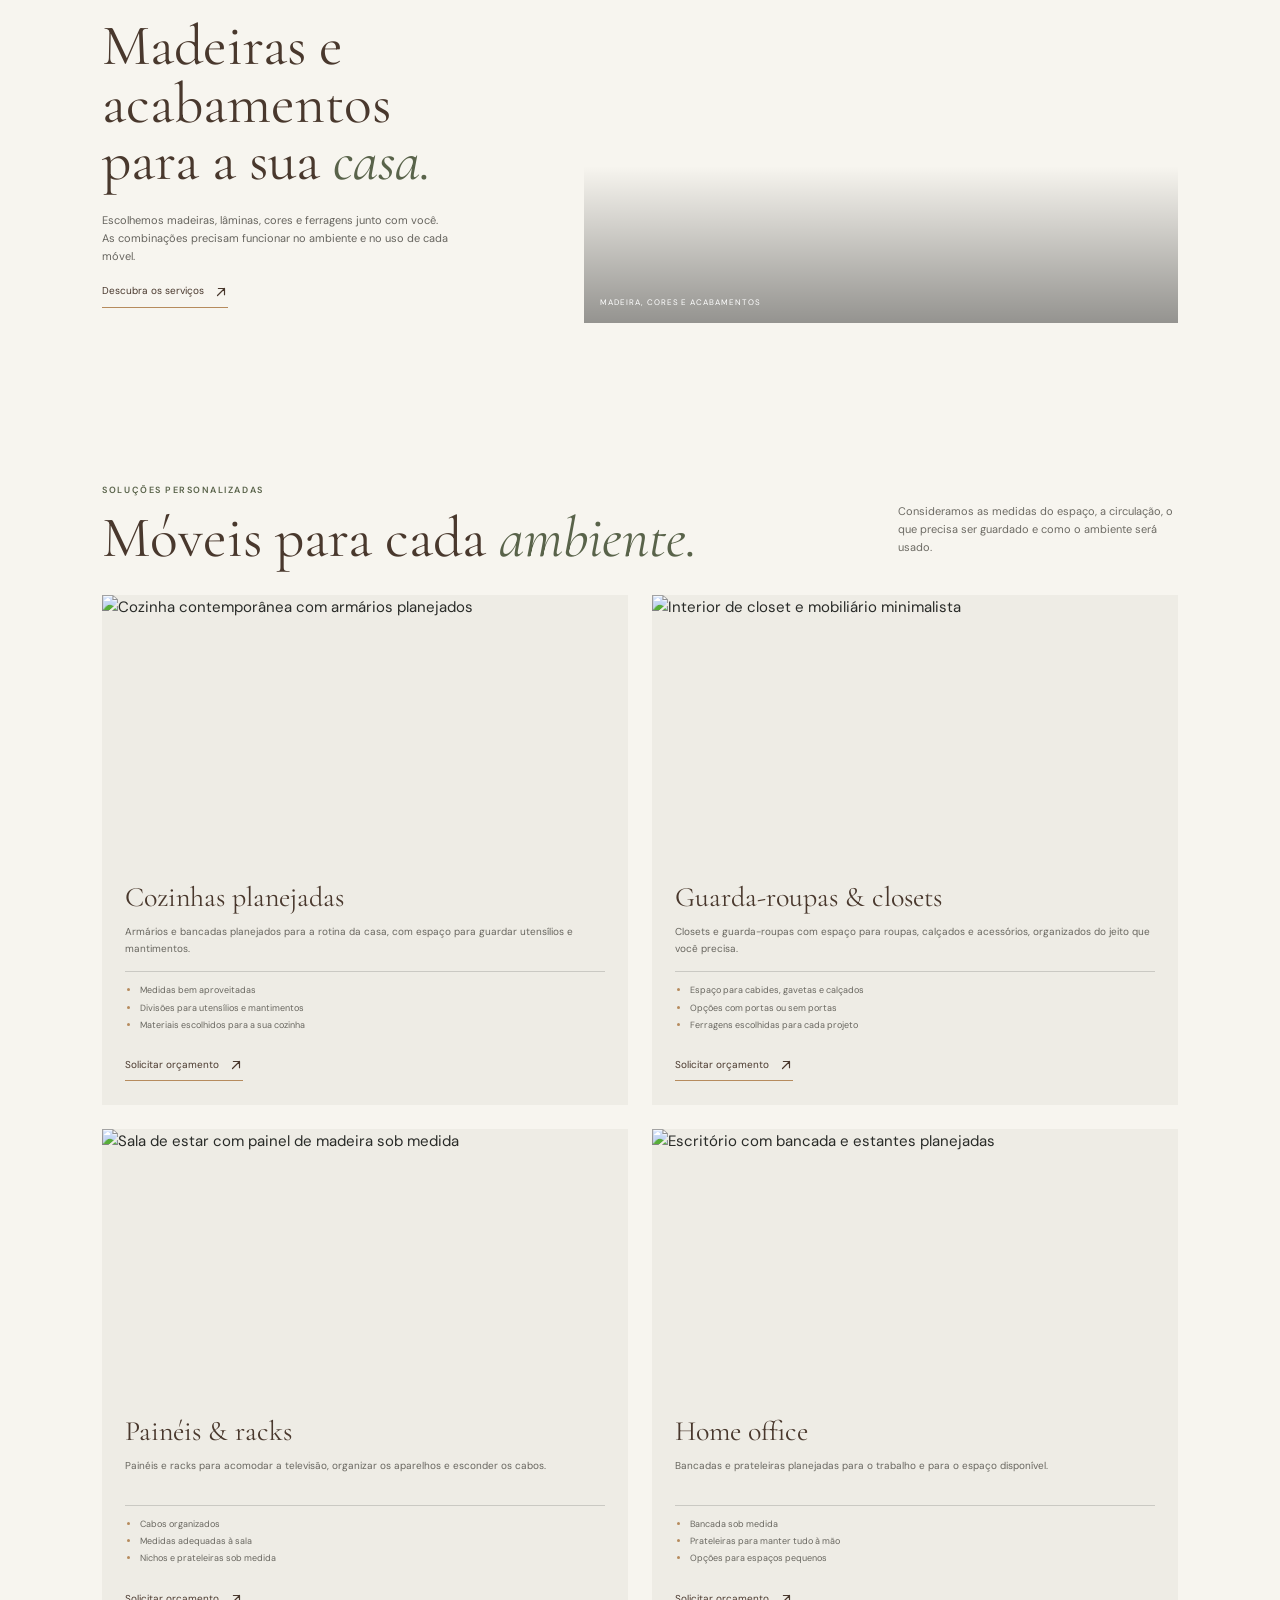
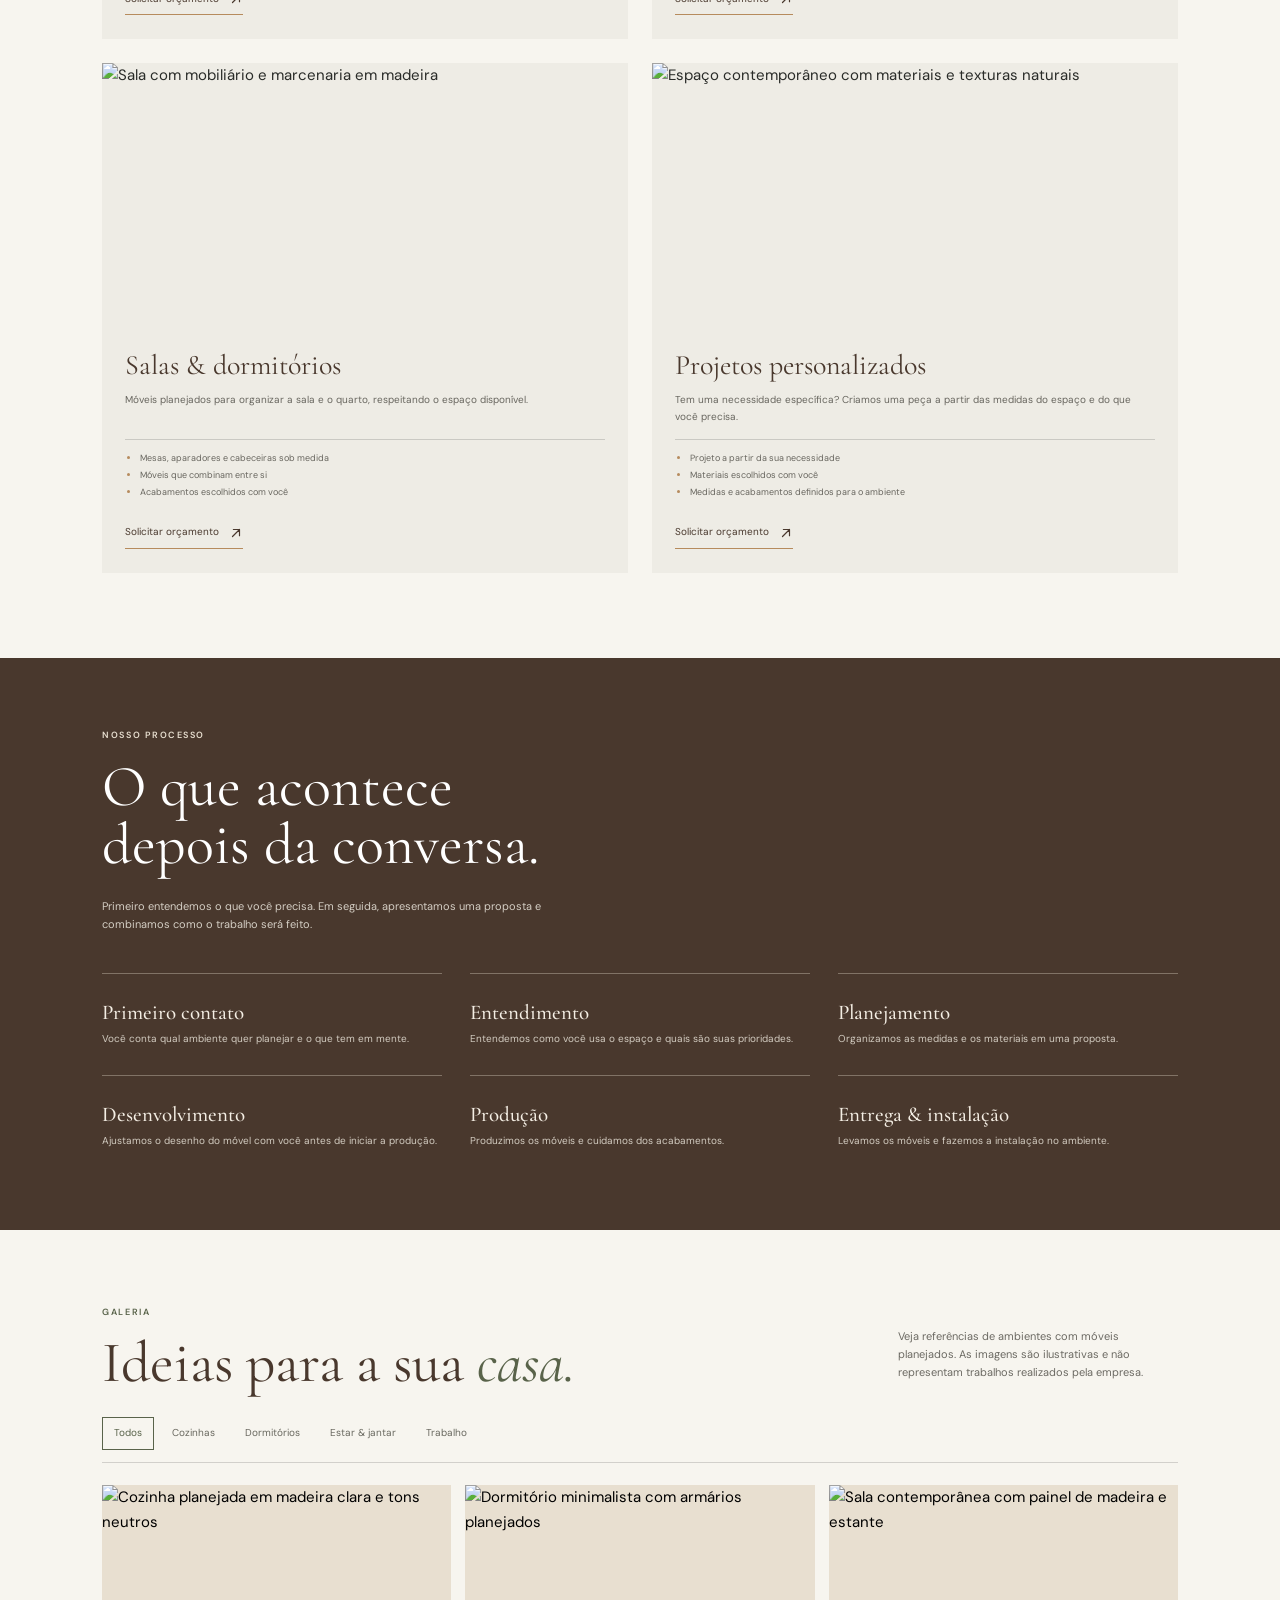
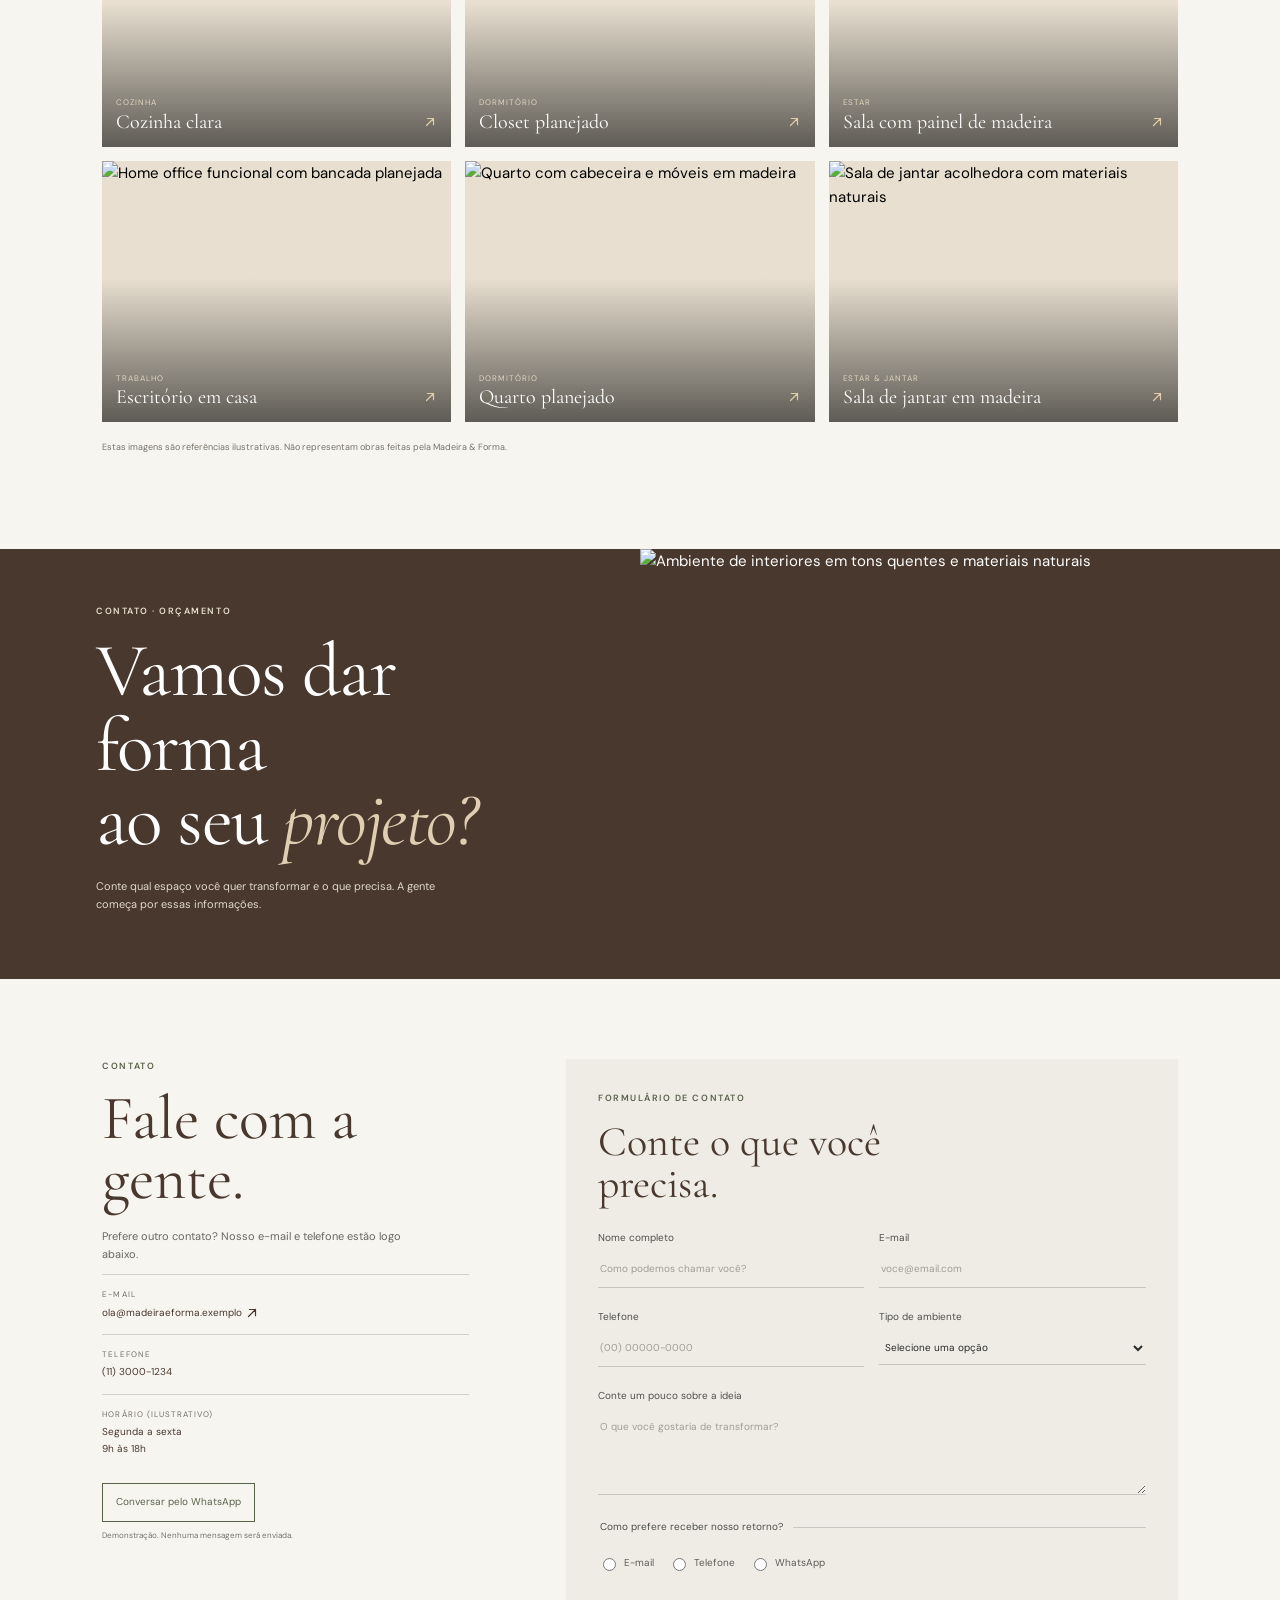
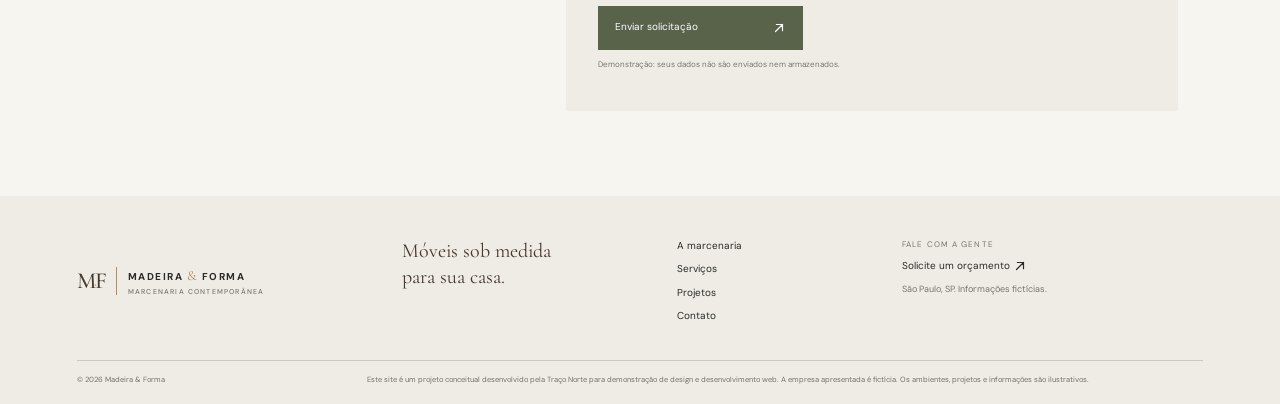
==== commit 33bdc051: "Add files via upload" ====
--- a/index.html
+++ b/index.html
@@ -1,11 +1,11 @@
 <!doctype html>
-<html lang="pt-BR"><head><meta charset="utf-8"><meta name="viewport" content="width=device-width, initial-scale=1"><link rel="icon" type="image/svg+xml" href="favicon.svg"><meta name="theme-color" content="#f7f5ef"><meta name="description" content="Madeira & Forma — marcenaria contemporânea, móveis planejados e projetos sob medida."><title>Madeira & Forma — Marcenaria sob medida</title><link rel="preconnect" href="https://fonts.googleapis.com"><link rel="preconnect" href="https://fonts.gstatic.com" crossorigin><link href="https://fonts.googleapis.com/css2?family=Cormorant+Garamond:wght@400;500;600&family=DM+Sans:wght@400;500;600;700&display=swap" rel="stylesheet"><link rel="stylesheet" href="css/styles.css"><script src="js/app.js" defer></script></head><body>
-<div class="concept">PROJETO CONCEITUAL <span>•</span> SITE DEMONSTRATIVO</div><header class="site-header" id="top"><a class="brand" href="index.html" aria-label="Madeira & Forma, início"><span class="brand-mark">M<span>·</span>F</span><span class="brand-name">MADEIRA <i>&</i> FORMA<small>MARCENARIA CONTEMPORÂNEA</small></span></a><button class="menu-toggle" aria-label="Abrir menu" aria-expanded="false"><span></span><span></span></button><nav class="main-nav" aria-label="Navegação principal"><a class="active" href="index.html">Início</a><a href="sobre.html">A marcenaria</a><a href="servicos.html">Serviços</a><a href="portfolio.html">Projetos</a><a href="contato.html">Contato</a><a class="nav-cta" href="contato.html">Solicitar orçamento <span>↗</span></a></nav></header>
-<main><section class="hero home-hero"><img class="hero-image" src="https://images.unsplash.com/photo-1600210492486-724fe5c67fb0?auto=format&fit=crop&w=2200&q=88" alt="Sala contemporânea com madeira natural e mobiliário de linhas limpas"><div class="hero-shade"></div><div class="hero-copy"><p class="eyebrow light">MARCENARIA FEITA PARA VOCÊ</p><h1>Madeira que ganha forma.<br><em>Espaços que ganham vida.</em></h1><p class="hero-intro">Projetos sob medida que equilibram desenho, matéria e a vida real de cada espaço.</p><a class="button button-light" href="portfolio.html">Conheça nossos projetos <span>↗</span></a></div><div class="hero-index"><span>01 / 05</span><span>DESENHO · MATÉRIA · TEMPO</span></div><div class="hero-caption">MATERIALIDADE NATURAL, FEITA PARA DURAR</div></section>
-<section class="intro section-wrap"><div class="intro-number">01 <span>—</span> 05</div><div class="intro-main"><p class="eyebrow">FEITO COM INTENÇÃO</p><h2>O essencial está<br>nos <em>detalhes.</em></h2></div><div class="intro-text"><p>Na Madeira & Forma, cada móvel começa com uma conversa. Escutamos o espaço, os hábitos e os desejos para criar peças que fazem sentido por muitos anos.</p><a class="text-link" href="sobre.html">Conheça nossa filosofia <span>↗</span></a></div></section>
-<section class="craft-band"><div class="craft-photo"><img src="https://images.unsplash.com/photo-1620626011761-996317b8d101?auto=format&fit=crop&w=1200&q=85" alt="Detalhe de marcenaria em madeira com acabamento cuidadoso"></div><div class="craft-copy"><p class="eyebrow light">A MARCENARIA</p><h2>O tempo da mão.<br><em>A precisão do desenho.</em></h2><p>Unimos processo artesanal e olhar contemporâneo. Da escolha dos materiais ao último acabamento, cada etapa recebe atenção individual.</p><a class="text-link light-link" href="sobre.html">Mais sobre a Madeira & Forma <span>↗</span></a></div></section>
-<section class="services-preview section-wrap"><div class="section-heading"><div><p class="eyebrow">O QUE FAZEMOS</p><h2>Feito para o seu <em>modo de viver.</em></h2></div><a class="text-link" href="servicos.html">Todos os serviços <span>↗</span></a></div><div class="service-strip"><a class="service-tile" href="servicos.html#cozinhas"><img src="https://images.unsplash.com/photo-1600585154340-be6161a56a0c?auto=format&fit=crop&w=900&q=82" alt="Cozinha planejada em tons naturais"><span>01</span><h3>Cozinhas</h3><b>↗</b></a><a class="service-tile" href="servicos.html#closets"><img src="https://images.unsplash.com/photo-1616486338812-3dadae4b4ace?auto=format&fit=crop&w=900&q=82" alt="Interior com marcenaria minimalista"><span>02</span><h3>Closets & dormitórios</h3><b>↗</b></a><a class="service-tile" href="servicos.html#home-office"><img src="https://images.unsplash.com/photo-1497366754035-f200968a6e72?auto=format&fit=crop&w=900&q=82" alt="Escritório contemporâneo com mobiliário planejado"><span>03</span><h3>Home office</h3><b>↗</b></a></div></section>
-<section class="portfolio-feature"><div class="portfolio-feature-image"><img src="https://images.unsplash.com/photo-1600607687939-ce8a6c25118c?auto=format&fit=crop&w=1800&q=88" alt="Sala de estar com painel de madeira e composição serena"></div><div class="portfolio-feature-copy"><p class="eyebrow">PROJETOS ILUSTRATIVOS</p><p class="feature-no">01—06</p><h2>Forma, função<br>e <em>afeto.</em></h2><p>Ambientes pensados para acolher o cotidiano. Conheça nossa seleção de projetos conceituais.</p><a class="button button-dark" href="portfolio.html">Explorar projetos <span>↗</span></a><small>Imagens ilustrativas. Projetos conceituais.</small></div></section>
-<section class="materials section-wrap"><div class="materials-copy"><p class="eyebrow">MATÉRIA COM PRESENÇA</p><h2>Texturas que<br>atravessam o <em>tempo.</em></h2><p>Madeiras, lâminas, pedras e ferragens escolhidas para combinar beleza, resistência e uso cotidiano. Cada combinação nasce junto com o projeto.</p><a class="text-link" href="servicos.html">Conheça nosso processo <span>↗</span></a></div><div class="material-photo"><img src="https://images.unsplash.com/photo-1600607687920-4e2a09cf159d?auto=format&fit=crop&w=1200&q=85" alt="Materiais naturais em um ambiente de interiores acolhedor"><span>MADEIRA · LUZ · MATÉRIA</span></div></section>
-<section class="closing-cta"><p class="eyebrow light">UM BOM PROJETO COMEÇA COM UMA IDEIA</p><h2>Vamos conversar<br>sobre o seu <em>espaço?</em></h2><a class="button button-light" href="contato.html">Conte para nós <span>↗</span></a><div class="cta-line"></div></section></main>
-<footer class="site-footer"><div class="footer-top"><a class="brand footer-brand" href="index.html"><span class="brand-mark">M<span>·</span>F</span><span class="brand-name">MADEIRA <i>&</i> FORMA<small>MARCENARIA CONTEMPORÂNEA</small></span></a><p>Desenho cuidadoso.<br>Feito para durar.</p><div class="footer-nav"><a href="sobre.html">A marcenaria</a><a href="servicos.html">Serviços</a><a href="portfolio.html">Projetos</a><a href="contato.html">Contato</a></div><div class="footer-contact"><span>FALE COM A GENTE</span><a href="contato.html">Solicite um orçamento ↗</a><span>São Paulo, SP · Atendimento ilustrativo</span></div></div><div class="footer-bottom"><small>© 2026 Madeira & Forma</small><small>Este site é um projeto conceitual desenvolvido pela Traço Norte para demonstração de design e desenvolvimento web. A empresa apresentada é fictícia. Os ambientes, projetos e informações são ilustrativos.</small><a href="#top" class="back-top">Voltar ao topo ↑</a></div></footer></body></html>
+<html lang="pt-BR"><head><meta charset="utf-8"><meta name="viewport" content="width=device-width, initial-scale=1"><link rel="icon" type="image/svg+xml" href="favicon.svg"><meta name="theme-color" content="#f7f5ef"><meta name="description" content="Madeira & Forma, marcenaria contemporânea, móveis planejados e projetos sob medida."><title>Madeira & Forma | Marcenaria sob medida</title><link rel="preconnect" href="https://fonts.googleapis.com"><link rel="preconnect" href="https://fonts.gstatic.com" crossorigin><link href="https://fonts.googleapis.com/css2?family=Cormorant+Garamond:wght@400;500;600&family=DM+Sans:wght@400;500;600;700&display=swap" rel="stylesheet"><link rel="stylesheet" href="css/styles.css"><script src="js/app.js" defer></script></head><body><div class="concept">PROJETO CONCEITUAL <span>•</span> SITE DEMONSTRATIVO</div><header class="site-header" id="top"><a class="brand" href="#inicio" aria-label="Madeira & Forma, início"><span class="brand-mark">M<span>·</span>F</span><span class="brand-name">MADEIRA <i>&</i> FORMA<small>MARCENARIA CONTEMPORÂNEA</small></span></a><button class="menu-toggle" aria-label="Abrir menu" aria-expanded="false"><span></span><span></span></button><nav class="main-nav" aria-label="Navegação principal"><a href="#inicio">Início</a><a href="#sobre">A marcenaria</a><a href="#servicos">Serviços</a><a href="#projetos">Projetos</a><a href="#contato">Contato</a><a class="nav-cta" href="#contato">Solicitar orçamento <span><svg class="icon-arrow" viewBox="0 0 16 16" aria-hidden="true"><path d="M4 12 12 4M5 4h7v7"/></svg></span></a></nav></header><main><section class="hero home-hero" id="inicio"><img class="hero-image" src="https://images.unsplash.com/photo-1600210492486-724fe5c67fb0?auto=format&fit=crop&w=2200&q=88" alt="Sala contemporânea com madeira natural e mobiliário de linhas limpas"><div class="hero-shade"></div><div class="hero-copy"><p class="eyebrow light">MARCENARIA FEITA PARA VOCÊ</p><h1>Madeira que ganha forma.<br><em>Espaços que ganham vida.</em></h1><p class="hero-intro">Móveis planejados para aproveitar melhor cada espaço e facilitar o dia a dia.</p><a class="button button-light" href="#projetos">Conheça nossos projetos <span><svg class="icon-arrow" viewBox="0 0 16 16" aria-hidden="true"><path d="M4 12 12 4M5 4h7v7"/></svg></span></a></div></section>
+<section class="story section-wrap" id="sobre"><p class="eyebrow">NOSSA HISTÓRIA</p><div class="story-grid"><h2>Cada projeto começa<br>com uma <em>conversa.</em></h2><div><p>A Madeira & Forma faz móveis sob medida para casas e apartamentos. Primeiro, medimos o espaço e conversamos sobre o que você precisa guardar e como vai usar cada móvel.</p><p>Depois, escolhemos as divisões internas, os materiais e os acabamentos.</p></div></div></section>
+<section class="values-band"><div class="values-image"><img src="https://images.unsplash.com/photo-1620626011761-996317b8d101?auto=format&fit=crop&w=1300&q=86" alt="Textura de madeira e detalhe artesanal de marcenaria"></div><div class="values-copy"><p class="eyebrow light">NOSSA FILOSOFIA</p><h2>Móveis para o espaço<br>e para o <em>dia a dia.</em></h2><p>Pensamos no espaço disponível e no que você quer guardar. Assim, o móvel fica prático e não atrapalha a circulação.</p><p>O desenho, os materiais e os acabamentos são escolhidos de acordo com a casa e com as suas preferências.</p></div></section>
+
+<section class="materials section-wrap"><div class="materials-copy"><p class="eyebrow">MATERIAIS & ACABAMENTOS</p><h2>Madeiras e acabamentos<br>para a sua <em>casa.</em></h2><p>Escolhemos madeiras, lâminas, cores e ferragens junto com você. As combinações precisam funcionar no ambiente e no uso de cada móvel.</p><a class="text-link" href="#servicos">Descubra os serviços <span><svg class="icon-arrow" viewBox="0 0 16 16" aria-hidden="true"><path d="M4 12 12 4M5 4h7v7"/></svg></span></a></div><div class="material-photo"><img src="https://images.unsplash.com/photo-1600607687920-4e2a09cf159d?auto=format&fit=crop&w=1200&q=85" alt="Composição de madeira e tons naturais"><span>MADEIRA, CORES E ACABAMENTOS</span></div></section>
+<section class="services-list section-wrap" id="servicos"><div class="section-heading"><div><p class="eyebrow">SOLUÇÕES PERSONALIZADAS</p><h2>Móveis para cada <em>ambiente.</em></h2></div><p>Consideramos as medidas do espaço, a circulação, o que precisa ser guardado e como o ambiente será usado.</p></div><div class="service-cards"><article class="service-card" id="cozinhas"><img src="https://images.unsplash.com/photo-1600585154340-be6161a56a0c?auto=format&fit=crop&w=1100&q=85" alt="Cozinha contemporânea com armários planejados"><div class="service-card-copy"><h3>Cozinhas planejadas</h3><p>Armários e bancadas planejados para a rotina da casa, com espaço para guardar utensílios e mantimentos.</p><ul><li>Medidas bem aproveitadas</li><li>Divisões para utensílios e mantimentos</li><li>Materiais escolhidos para a sua cozinha</li></ul><a class="text-link" href="#contato">Solicitar orçamento <span><svg class="icon-arrow" viewBox="0 0 16 16" aria-hidden="true"><path d="M4 12 12 4M5 4h7v7"/></svg></span></a></div></article><article class="service-card" id="closets"><img src="https://images.unsplash.com/photo-1616486338812-3dadae4b4ace?auto=format&fit=crop&w=1100&q=85" alt="Interior de closet e mobiliário minimalista"><div class="service-card-copy"><h3>Guarda-roupas & closets</h3><p>Closets e guarda-roupas com espaço para roupas, calçados e acessórios, organizados do jeito que você precisa.</p><ul><li>Espaço para cabides, gavetas e calçados</li><li>Opções com portas ou sem portas</li><li>Ferragens escolhidas para cada projeto</li></ul><a class="text-link" href="#contato">Solicitar orçamento <span><svg class="icon-arrow" viewBox="0 0 16 16" aria-hidden="true"><path d="M4 12 12 4M5 4h7v7"/></svg></span></a></div></article><article class="service-card"><img src="https://images.unsplash.com/photo-1600607687939-ce8a6c25118c?auto=format&fit=crop&w=1100&q=85" alt="Sala de estar com painel de madeira sob medida"><div class="service-card-copy"><h3>Painéis & racks</h3><p>Painéis e racks para acomodar a televisão, organizar os aparelhos e esconder os cabos.</p><ul><li>Cabos organizados</li><li>Medidas adequadas à sala</li><li>Nichos e prateleiras sob medida</li></ul><a class="text-link" href="#contato">Solicitar orçamento <span><svg class="icon-arrow" viewBox="0 0 16 16" aria-hidden="true"><path d="M4 12 12 4M5 4h7v7"/></svg></span></a></div></article><article class="service-card" id="home-office"><img src="https://images.unsplash.com/photo-1497366754035-f200968a6e72?auto=format&fit=crop&w=1100&q=85" alt="Escritório com bancada e estantes planejadas"><div class="service-card-copy"><h3>Home office</h3><p>Bancadas e prateleiras planejadas para o trabalho e para o espaço disponível.</p><ul><li>Bancada sob medida</li><li>Prateleiras para manter tudo à mão</li><li>Opções para espaços pequenos</li></ul><a class="text-link" href="#contato">Solicitar orçamento <span><svg class="icon-arrow" viewBox="0 0 16 16" aria-hidden="true"><path d="M4 12 12 4M5 4h7v7"/></svg></span></a></div></article><article class="service-card"><img src="https://images.unsplash.com/photo-1600210492486-724fe5c67fb0?auto=format&fit=crop&w=1100&q=85" alt="Sala com mobiliário e marcenaria em madeira"><div class="service-card-copy"><h3>Salas & dormitórios</h3><p>Móveis planejados para organizar a sala e o quarto, respeitando o espaço disponível.</p><ul><li>Mesas, aparadores e cabeceiras sob medida</li><li>Móveis que combinam entre si</li><li>Acabamentos escolhidos com você</li></ul><a class="text-link" href="#contato">Solicitar orçamento <span><svg class="icon-arrow" viewBox="0 0 16 16" aria-hidden="true"><path d="M4 12 12 4M5 4h7v7"/></svg></span></a></div></article><article class="service-card"><img src="https://images.unsplash.com/photo-1600607687920-4e2a09cf159d?auto=format&fit=crop&w=1100&q=85" alt="Espaço contemporâneo com materiais e texturas naturais"><div class="service-card-copy"><h3>Projetos personalizados</h3><p>Tem uma necessidade específica? Criamos uma peça a partir das medidas do espaço e do que você precisa.</p><ul><li>Projeto a partir da sua necessidade</li><li>Materiais escolhidos com você</li><li>Medidas e acabamentos definidos para o ambiente</li></ul><a class="text-link" href="#contato">Solicitar orçamento <span><svg class="icon-arrow" viewBox="0 0 16 16" aria-hidden="true"><path d="M4 12 12 4M5 4h7v7"/></svg></span></a></div></article></div></section>
+<section class="steps-section"><div class="steps-heading"><p class="eyebrow light">NOSSO PROCESSO</p><h2>O que acontece depois da conversa.</h2><p>Primeiro entendemos o que você precisa. Em seguida, apresentamos uma proposta e combinamos como o trabalho será feito.</p></div><div class="steps-grid"><article><h3>Primeiro contato</h3><p>Você conta qual ambiente quer planejar e o que tem em mente.</p></article><article><h3>Entendimento</h3><p>Entendemos como você usa o espaço e quais são suas prioridades.</p></article><article><h3>Planejamento</h3><p>Organizamos as medidas e os materiais em uma proposta.</p></article><article><h3>Desenvolvimento</h3><p>Ajustamos o desenho do móvel com você antes de iniciar a produção.</p></article><article><h3>Produção</h3><p>Produzimos os móveis e cuidamos dos acabamentos.</p></article><article><h3>Entrega & instalação</h3><p>Levamos os móveis e fazemos a instalação no ambiente.</p></article></div></section>
+<section class="gallery-section section-wrap" id="projetos"><div class="gallery-heading"><div><p class="eyebrow">GALERIA</p><h2>Ideias para a sua <em>casa.</em></h2></div><p>Veja referências de ambientes com móveis planejados. As imagens são ilustrativas e não representam trabalhos realizados pela empresa.</p></div><div class="filters" role="group" aria-label="Filtrar projetos"><button class="filter active" data-filter="todos">Todos </button><button class="filter" data-filter="cozinha">Cozinhas </button><button class="filter" data-filter="dormitorio">Dormitórios </button><button class="filter" data-filter="estar">Estar & jantar </button><button class="filter" data-filter="trabalho">Trabalho </button></div><div class="gallery-grid"><button class="gallery-item tall" data-category="cozinha" data-title="Cozinha clara" data-image="https://images.unsplash.com/photo-1600585154340-be6161a56a0c?auto=format&fit=crop&w=1800&q=90"><img src="https://images.unsplash.com/photo-1600585154340-be6161a56a0c?auto=format&fit=crop&w=1000&q=82" alt="Cozinha planejada em madeira clara e tons neutros"><span class="gallery-meta"><small>COZINHA</small><b>Cozinha clara <i><svg class="icon-arrow" viewBox="0 0 16 16" aria-hidden="true"><path d="M4 12 12 4M5 4h7v7"/></svg></i></b></span></button><button class="gallery-item" data-category="dormitorio" data-title="Closet planejado" data-image="https://images.unsplash.com/photo-1616486338812-3dadae4b4ace?auto=format&fit=crop&w=1800&q=90"><img src="https://images.unsplash.com/photo-1616486338812-3dadae4b4ace?auto=format&fit=crop&w=1000&q=82" alt="Dormitório minimalista com armários planejados"><span class="gallery-meta"><small>DORMITÓRIO</small><b>Closet planejado <i><svg class="icon-arrow" viewBox="0 0 16 16" aria-hidden="true"><path d="M4 12 12 4M5 4h7v7"/></svg></i></b></span></button><button class="gallery-item wide" data-category="estar" data-title="Sala com painel de madeira" data-image="https://images.unsplash.com/photo-1600607687939-ce8a6c25118c?auto=format&fit=crop&w=1800&q=90"><img src="https://images.unsplash.com/photo-1600607687939-ce8a6c25118c?auto=format&fit=crop&w=1200&q=84" alt="Sala contemporânea com painel de madeira e estante"><span class="gallery-meta"><small>ESTAR</small><b>Sala com painel de madeira <i><svg class="icon-arrow" viewBox="0 0 16 16" aria-hidden="true"><path d="M4 12 12 4M5 4h7v7"/></svg></i></b></span></button><button class="gallery-item" data-category="trabalho" data-title="Escritório em casa" data-image="https://images.unsplash.com/photo-1497366754035-f200968a6e72?auto=format&fit=crop&w=1800&q=90"><img src="https://images.unsplash.com/photo-1497366754035-f200968a6e72?auto=format&fit=crop&w=1000&q=82" alt="Home office funcional com bancada planejada"><span class="gallery-meta"><small>TRABALHO</small><b>Escritório em casa <i><svg class="icon-arrow" viewBox="0 0 16 16" aria-hidden="true"><path d="M4 12 12 4M5 4h7v7"/></svg></i></b></span></button><button class="gallery-item" data-category="dormitorio" data-title="Quarto planejado" data-image="https://images.unsplash.com/photo-1616486029423-aaa4789e8c9a?auto=format&fit=crop&w=1800&q=90"><img src="https://images.unsplash.com/photo-1616486029423-aaa4789e8c9a?auto=format&fit=crop&w=1000&q=82" alt="Quarto com cabeceira e móveis em madeira"><span class="gallery-meta"><small>DORMITÓRIO</small><b>Quarto planejado <i><svg class="icon-arrow" viewBox="0 0 16 16" aria-hidden="true"><path d="M4 12 12 4M5 4h7v7"/></svg></i></b></span></button><button class="gallery-item wide" data-category="estar" data-title="Sala de jantar em madeira" data-image="https://images.unsplash.com/photo-1600210492486-724fe5c67fb0?auto=format&fit=crop&w=1800&q=90"><img src="https://images.unsplash.com/photo-1600210492486-724fe5c67fb0?auto=format&fit=crop&w=1200&q=84" alt="Sala de jantar acolhedora com materiais naturais"><span class="gallery-meta"><small>ESTAR & JANTAR</small><b>Sala de jantar em madeira <i><svg class="icon-arrow" viewBox="0 0 16 16" aria-hidden="true"><path d="M4 12 12 4M5 4h7v7"/></svg></i></b></span></button></div><p class="gallery-note">Estas imagens são referências ilustrativas. Não representam obras feitas pela Madeira & Forma.</p></section>
+<section class="contact-hero" id="contato"><div><p class="eyebrow light">CONTATO · ORÇAMENTO</p><h1>Vamos dar forma<br>ao seu <em>projeto?</em></h1><p>Conte qual espaço você quer transformar e o que precisa. A gente começa por essas informações.</p></div><div class="contact-hero-image"><img src="https://images.unsplash.com/photo-1600607687920-4e2a09cf159d?auto=format&fit=crop&w=1300&q=86" alt="Ambiente de interiores em tons quentes e materiais naturais"></div></section>
+<section class="contact-content section-wrap"><div class="contact-aside"><p class="eyebrow">CONTATO</p><h2>Fale com a gente.</h2><p>Prefere outro contato? Nosso e-mail e telefone estão logo abaixo.</p><div class="contact-detail"><span>E-MAIL</span><a href="mailto:ola@madeiraeforma.exemplo">ola@madeiraeforma.exemplo <svg class="icon-arrow" viewBox="0 0 16 16" aria-hidden="true"><path d="M4 12 12 4M5 4h7v7"/></svg></a></div><div class="contact-detail"><span>TELEFONE</span><a href="tel:+551130001234">(11) 3000-1234</a></div><div class="contact-detail"><span>HORÁRIO (ILUSTRATIVO)</span><p>Segunda a sexta<br>9h às 18h</p></div><button class="whatsapp-demo" type="button" data-demo="whatsapp">Conversar pelo WhatsApp</button><small class="aside-note">Demonstração. Nenhuma mensagem será enviada.</small></div><div class="form-panel" id="formulario"><form id="quote-form" novalidate><p class="eyebrow">FORMULÁRIO DE CONTATO</p><h2>Conte o que você<br>precisa.</h2><div class="form-row"><label>Nome completo<input name="nome" autocomplete="name" required minlength="2" placeholder="Como podemos chamar você?"><small class="field-error"></small></label><label>E-mail<input name="email" type="email" autocomplete="email" required placeholder="voce@email.com"><small class="field-error"></small></label></div><div class="form-row"><label>Telefone<input name="telefone" type="tel" autocomplete="tel" required minlength="10" placeholder="(00) 00000-0000"><small class="field-error"></small></label><label>Tipo de ambiente<select name="ambiente" required><option value="">Selecione uma opção</option><option>Cozinha</option><option>Closet ou dormitório</option><option>Sala de estar ou jantar</option><option>Home office</option><option>Mais de um ambiente</option><option>Outro projeto</option></select><small class="field-error"></small></label></div><label>Conte um pouco sobre a ideia<textarea name="descricao" rows="4" required minlength="15" placeholder="O que você gostaria de transformar?"></textarea><small class="field-error"></small></label><fieldset><legend>Como prefere receber nosso retorno?</legend><label class="radio-option"><input type="radio" name="preferencia" value="E-mail" required> E-mail</label><label class="radio-option"><input type="radio" name="preferencia" value="Telefone"> Telefone</label><label class="radio-option"><input type="radio" name="preferencia" value="WhatsApp"> WhatsApp</label><small class="field-error"></small></fieldset><button class="button button-dark submit-button" type="submit">Enviar solicitação <span><svg class="icon-arrow" viewBox="0 0 16 16" aria-hidden="true"><path d="M4 12 12 4M5 4h7v7"/></svg></span></button><p class="form-privacy">Demonstração: seus dados não são enviados nem armazenados.</p><div class="form-success" role="status" aria-live="polite" hidden><span><svg class="icon-check" viewBox="0 0 20 20" aria-hidden="true"><path d="m4 10 4 4 8-8"/></svg></span><div><b>Formulário preenchido.</b><p>Esta confirmação é demonstrativa. Nenhuma mensagem foi enviada.</p></div></div></form></div></section></main><div class="lightbox" role="dialog" aria-modal="true" aria-label="Visualização do projeto" aria-hidden="true"><button class="lightbox-close" aria-label="Fechar visualização"><svg class="icon-close" viewBox="0 0 24 24" aria-hidden="true"><path d="m6 6 12 12M18 6 6 18"/></svg></button><button class="lightbox-prev" aria-label="Imagem anterior"><svg class="icon-arrow" viewBox="0 0 16 16" aria-hidden="true"><path d="M13 8H3m5 5L3 8l5-5"/></svg></button><figure><img src="" alt=""><figcaption></figcaption></figure><button class="lightbox-next" aria-label="Próxima imagem"><svg class="icon-arrow" viewBox="0 0 16 16" aria-hidden="true"><path d="M3 8h10M8 3l5 5-5 5"/></svg></button></div><footer class="site-footer"><div class="footer-top"><a class="brand footer-brand" href="#inicio"><span class="brand-mark">M<span>·</span>F</span><span class="brand-name">MADEIRA <i>&</i> FORMA<small>MARCENARIA CONTEMPORÂNEA</small></span></a><p>Móveis sob medida<br>para sua casa.</p><div class="footer-nav"><a href="#sobre">A marcenaria</a><a href="#servicos">Serviços</a><a href="#projetos">Projetos</a><a href="#contato">Contato</a></div><div class="footer-contact"><span>FALE COM A GENTE</span><a href="#contato">Solicite um orçamento <svg class="icon-arrow" viewBox="0 0 16 16" aria-hidden="true"><path d="M4 12 12 4M5 4h7v7"/></svg></a><span>São Paulo, SP. Informações fictícias.</span></div></div><div class="footer-bottom"><small>© 2026 Madeira & Forma</small><small>Este site é um projeto conceitual desenvolvido pela Traço Norte para demonstração de design e desenvolvimento web. A empresa apresentada é fictícia. Os ambientes, projetos e informações são ilustrativos.</small></div></footer></body></html>
--- a/css/styles.css
+++ b/css/styles.css
@@ -1,7 +1,201 @@
-:root{--moss:#59634a;--sand:#e8dfd0;--oak:#b68b5d;--brown:#49382d;--paper:#f7f5ef;--ink:#292b28;--line:rgba(41,43,40,.18);--serif:'Cormorant Garamond',Georgia,serif;--sans:'DM Sans',Arial,sans-serif}*{box-sizing:border-box}html{scroll-behavior:smooth;scroll-padding-top:100px}body{margin:0;background:var(--paper);color:var(--ink);font-family:var(--sans);font-size:15px;line-height:1.7}body.menu-open,body.lightbox-open{overflow:hidden}img{display:block;max-width:100%;width:100%;height:100%;object-fit:cover}a{color:inherit;text-decoration:none}button,input,select,textarea{font:inherit}.concept{height:27px;background:var(--moss);color:#f7f5ef;text-align:center;font-size:9px;letter-spacing:.17em;font-weight:600;line-height:27px;position:sticky;top:0;z-index:20}.concept span{color:#d2b68c;padding:0 8px}.site-header{height:86px;padding:0 6.1%;display:flex;align-items:center;justify-content:space-between;background:var(--paper);position:relative;z-index:15;border-bottom:1px solid rgba(41,43,40,.08)}.brand{display:flex;align-items:center;gap:12px}.brand-mark{font:500 24px var(--serif);letter-spacing:-2px;border-right:1px solid var(--oak);padding-right:12px;color:var(--brown)}.brand-mark span{color:var(--oak);font-size:16px}.brand-name{font-size:11px;letter-spacing:.16em;font-weight:700;line-height:1.15}.brand-name i{font-family:var(--serif);font-size:15px;color:var(--oak);font-weight:400}.brand-name small{display:block;font-size:7px;font-weight:500;letter-spacing:.19em;margin-top:5px;color:#74756e}.main-nav{display:flex;align-items:center;gap:30px}.main-nav>a:not(.nav-cta){font-size:11px;color:#55564f;transition:color .2s}.main-nav>a:hover,.main-nav>a.active{color:var(--moss)}.main-nav>a.active{position:relative}.main-nav>a.active:after{content:'';height:1px;width:100%;position:absolute;bottom:-9px;left:0;background:var(--oak)}.nav-cta{border:1px solid var(--moss);color:var(--moss);padding:11px 15px;font-size:10px;letter-spacing:.02em;transition:.25s}.nav-cta span{margin-left:14px}.nav-cta:hover{background:var(--moss);color:white}.menu-toggle{display:none}.hero{height:min(720px,calc(100vh - 113px));min-height:560px;position:relative;color:white;overflow:hidden}.hero-image,.hero-shade{position:absolute;inset:0}.hero-image{object-position:center 57%;animation:slowzoom 18s ease-in-out infinite alternate}.hero-shade{background:linear-gradient(90deg,rgba(30,31,27,.68),rgba(30,31,27,.25) 58%,rgba(30,31,27,.06)),linear-gradient(0deg,rgba(20,20,18,.3),transparent 28%)}.hero-copy{position:absolute;left:12%;top:50%;transform:translateY(-50%);max-width:690px}.eyebrow{font-size:9px;letter-spacing:.2em;font-weight:600;color:var(--moss);margin:0 0 20px}.eyebrow.light{color:#e9ddc9}.hero h1,.page-hero h1,.portfolio-hero h1,.contact-hero h1{font:400 clamp(50px,6.1vw,84px)/.96 var(--serif);letter-spacing:-.025em;margin:0 0 24px}.hero h1 em,.page-hero h1 em,.portfolio-hero h1 em,.contact-hero h1 em,h1 em,h2 em{font-weight:400;color:#d9c4a4}.hero-intro{max-width:390px;font-size:13px;color:#f1eee8;margin:0 0 29px}.button{min-height:48px;padding:0 21px;display:inline-flex;gap:35px;align-items:center;justify-content:space-between;font-size:10px;letter-spacing:.035em;transition:background .22s,color .22s,transform .22s;border:0;cursor:pointer}.button:hover{transform:translateY(-2px)}.button-light{background:var(--paper);color:var(--ink)}.button-light:hover{background:var(--sand)}.button-dark{background:var(--moss);color:white}.button-dark:hover{background:var(--brown)}.hero-index{position:absolute;bottom:29px;left:6.1%;right:6.1%;display:flex;justify-content:space-between;font-size:8px;letter-spacing:.15em;color:#eee9df}.hero-caption{position:absolute;right:6.1%;top:50%;writing-mode:vertical-rl;font-size:8px;letter-spacing:.2em;color:#eee9df}.section-wrap{padding-left:10%;padding-right:10%}.intro{padding-top:115px;padding-bottom:120px;display:grid;grid-template-columns:1fr 2fr 1.5fr;gap:35px;align-items:start}.intro-number{font:400 14px var(--serif);color:var(--brown);padding-top:8px}.intro-number span{color:var(--oak);margin:0 7px}.intro-main h2,.section-heading h2,.materials h2,.story h2,.process-intro h2,.gallery-heading h2{font:400 clamp(42px,5vw,66px)/.97 var(--serif);margin:0;color:var(--brown);letter-spacing:-.02em}.intro-main h2 em,.section-heading h2 em,.materials h2 em,.story h2 em,.process-intro h2 em,.gallery-heading h2 em{color:var(--moss)}.intro-text{padding-top:36px;max-width:330px;font-size:12px;color:#65655e}.text-link{display:inline-flex;gap:22px;align-items:center;border-bottom:1px solid var(--oak);padding:8px 0;color:var(--brown);font-size:10px;margin-top:14px}.text-link span{color:var(--oak)}.craft-band{display:grid;grid-template-columns:1fr 1fr;background:var(--brown);color:#f7f5ef;min-height:460px}.craft-photo{height:460px}.craft-copy{padding:80px 12%;align-self:center}.craft-copy h2,.closing-cta h2,.steps-heading h2{font:400 clamp(42px,5vw,64px)/.98 var(--serif);margin:0 0 25px}.craft-copy p:not(.eyebrow){max-width:390px;font-size:12px;color:#d7d0c5}.light-link{color:#eee6da;border-color:#9f886b;margin-top:22px}.services-preview{padding-top:115px;padding-bottom:120px}.section-heading{display:flex;align-items:end;justify-content:space-between;margin-bottom:35px}.section-heading .eyebrow{margin-bottom:16px}.section-heading .text-link{margin-bottom:4px}.service-strip{display:grid;grid-template-columns:1fr 1fr 1fr;gap:18px}.service-tile{height:380px;position:relative;color:white;overflow:hidden}.service-tile:after{content:'';position:absolute;inset:30% 0 0;background:linear-gradient(transparent,rgba(22,23,20,.65))}.service-tile img{transition:transform .65s}.service-tile:hover img,.gallery-item:hover img{transform:scale(1.045)}.service-tile span,.service-tile h3,.service-tile b{position:absolute;z-index:1}.service-tile span{top:18px;left:19px;font-size:9px;letter-spacing:.1em}.service-tile h3{bottom:16px;left:20px;font:400 28px var(--serif);margin:0}.service-tile b{bottom:24px;right:20px;font-size:16px;font-weight:400}.portfolio-feature{display:grid;grid-template-columns:1.45fr .8fr;min-height:570px;background:var(--sand)}.portfolio-feature-image{height:570px}.portfolio-feature-copy{align-self:center;padding:60px 14%}.feature-no{font:400 12px var(--serif);color:var(--oak);margin:44px 0 10px}.portfolio-feature-copy h2,.contact-aside h2{font:400 clamp(48px,5.5vw,72px)/.94 var(--serif);margin:0 0 23px;color:var(--brown)}.portfolio-feature-copy h2 em,.contact-aside h2 em{color:var(--moss)}.portfolio-feature-copy>p:not(.eyebrow){font-size:12px;color:#68645d;max-width:290px;margin-bottom:25px}.portfolio-feature-copy small{display:block;margin-top:18px;font-size:9px;color:#77736d}.materials{padding-top:130px;padding-bottom:130px;display:grid;grid-template-columns:.8fr 1.2fr;gap:10%;align-items:center}.materials-copy p:not(.eyebrow){font-size:12px;color:#66645e;max-width:350px;margin-top:25px}.material-photo{height:440px;position:relative}.material-photo:after{content:'';position:absolute;inset:50% 0 0;background:linear-gradient(transparent,rgba(0,0,0,.4))}.material-photo span{position:absolute;z-index:1;bottom:17px;left:20px;color:white;font-size:8px;letter-spacing:.16em}.closing-cta{background:var(--moss);padding:90px 20px 98px;text-align:center;color:white;position:relative;overflow:hidden}.closing-cta h2{margin:0 0 30px}.closing-cta .button{position:relative}.closing-cta:before,.closing-cta:after{content:'';position:absolute;width:230px;height:230px;border:1px solid rgba(232,223,208,.15);border-radius:50%;top:-115px;left:-80px}.closing-cta:after{left:auto;right:-80px;top:auto;bottom:-160px;width:320px;height:320px}.site-footer{padding:56px 6.1% 20px;background:#eeece5}.footer-top{display:grid;grid-template-columns:1.25fr 1fr .8fr 1.2fr;align-items:start;gap:30px;padding-bottom:48px}.footer-brand{align-self:start}.footer-top>p{font:400 21px/1.3 var(--serif);color:var(--brown);margin:0}.footer-nav,.footer-contact{display:flex;flex-direction:column;gap:8px;font-size:10px}.footer-contact span:first-child{font-size:8px;letter-spacing:.16em;color:#77756e;margin-bottom:7px}.footer-contact span:last-child{font-size:9px;color:#77756e;margin-top:4px}.footer-bottom{border-top:1px solid var(--line);padding-top:15px;display:grid;grid-template-columns:1fr 3fr auto;gap:20px;align-items:start;font-size:9px;color:#71716a}.back-top{color:var(--brown)}
-.page-hero{min-height:540px;display:grid;grid-template-columns:.8fr 1.2fr;position:relative;background:var(--sand)}.page-hero-copy{align-self:center;padding:70px 8% 70px 15%}.page-hero-copy h1{font-size:clamp(54px,6vw,78px);color:var(--brown)}.page-hero-copy h1 em{color:var(--moss)}.page-hero-copy>p:not(.eyebrow){font-size:12px;color:#67645e;max-width:335px;margin:0 0 26px}.page-hero-image{height:540px}.page-count{position:absolute;right:4%;bottom:22px;font-size:8px;letter-spacing:.16em;color:var(--brown)}.story{padding-top:120px;padding-bottom:120px}.story-grid{display:grid;grid-template-columns:1fr 1fr;gap:10%;align-items:start}.story-grid p{font-size:13px;color:#62625a;margin:0 0 18px}.story-grid h2{font-size:61px}.values-band{display:grid;grid-template-columns:1fr 1fr;background:var(--moss);color:white}.values-image{height:490px}.values-copy{align-self:center;padding:70px 13%}.values-copy h2{font:400 clamp(45px,5vw,65px)/.98 var(--serif);margin:0 0 25px}.values-copy>p:not(.eyebrow){font-size:12px;color:#e1e2d9;max-width:390px}.process-intro{padding-top:115px;padding-bottom:120px}.process-intro h2{margin-bottom:50px}.process-grid{display:grid;grid-template-columns:repeat(4,1fr);gap:25px}.process-grid article{border-top:1px solid var(--oak);padding-top:18px}.process-grid article span,.steps-grid article span{font:400 13px var(--serif);color:var(--oak)}.process-grid h3,.steps-grid h3{font:500 24px var(--serif);margin:18px 0 8px;color:var(--brown)}.process-grid p,.steps-grid p{font-size:11px;color:#696860;margin:0}.services-list{padding-top:100px;padding-bottom:125px}.services-list .section-heading>p,.gallery-heading>p{font-size:11px;max-width:290px;color:#6c6a63}.service-cards{display:grid;grid-template-columns:1fr 1fr;gap:55px 28px}.service-card{background:#eeece5}.service-card>img{height:300px}.service-card-copy{padding:26px 30px 30px}.service-card-copy>span{font-size:8px;letter-spacing:.12em;color:var(--oak)}.service-card-copy h3{font:400 32px var(--serif);color:var(--brown);margin:7px 0}.service-card-copy p{font-size:11px;color:#68665f;min-height:42px}.service-card-copy ul{padding:13px 0 10px 16px;border-top:1px solid var(--line);font-size:10px;color:#68665f;line-height:2.1}.service-card-copy li::marker{color:var(--oak)}.steps-section{background:var(--brown);color:white;padding:90px 10% 105px}.steps-heading{max-width:500px;margin-bottom:55px}.steps-heading h2{margin:0 0 15px}.steps-heading>p:last-child{font-size:12px;color:#d4cec4}.steps-grid{display:grid;grid-template-columns:repeat(3,1fr);gap:45px 35px}.steps-grid article{border-top:1px solid rgba(232,223,208,.34);padding-top:17px}.steps-grid h3{color:#f4eee4}.steps-grid p{color:#d3ccc1}.portfolio-hero{min-height:555px;position:relative;display:flex;align-items:center;background:#30332c;color:white;padding:80px 12%;overflow:hidden}.portfolio-hero:after{content:'';position:absolute;inset:0;background:linear-gradient(90deg,rgba(28,30,26,.8),rgba(28,30,26,.24) 72%,rgba(28,30,26,.05))}.portfolio-hero>div:first-child{position:relative;z-index:1;max-width:600px}.portfolio-hero h1{font-size:clamp(60px,7vw,90px)}.portfolio-hero>div:first-child>p:last-child{font-size:12px;max-width:380px;color:#e2ded6}.portfolio-hero-image{position:absolute;inset:0}.portfolio-hero-image img{object-position:center 55%}.portfolio-hero .page-count{z-index:2;color:#eee;right:6%;bottom:25px}.gallery-section{padding-top:100px;padding-bottom:120px}.gallery-heading{display:flex;justify-content:space-between;align-items:end}.gallery-heading h2{font-size:58px}.filters{display:flex;gap:9px;flex-wrap:wrap;margin:35px 0 28px;border-bottom:1px solid var(--line);padding-bottom:15px}.filter{border:1px solid transparent;background:none;padding:8px 13px;color:#69685f;font-size:10px;cursor:pointer;transition:.2s}.filter span{font-size:8px;margin-left:9px;color:var(--oak)}.filter:hover,.filter.active{border-color:var(--moss);color:var(--moss)}.gallery-grid{display:grid;grid-template-columns:repeat(12,1fr);grid-auto-rows:110px;gap:17px}.gallery-item{position:relative;overflow:hidden;border:0;padding:0;background:var(--sand);cursor:zoom-in;text-align:left;grid-column:span 4;grid-row:span 3}.gallery-item.tall{grid-column:span 5;grid-row:span 5}.gallery-item.wide{grid-column:span 7;grid-row:span 4}.gallery-item img{transition:transform .6s}.gallery-item:after{content:'';position:absolute;inset:45% 0 0;background:linear-gradient(transparent,rgba(20,21,19,.66))}.gallery-meta{position:absolute;z-index:1;bottom:17px;left:18px;color:white;right:18px;display:flex;flex-direction:column}.gallery-meta small{font-size:8px;letter-spacing:.14em;color:#e1d3bc}.gallery-meta b{font:400 23px var(--serif);display:flex;justify-content:space-between;align-items:center}.gallery-meta i{font:400 14px var(--sans);color:#e2cda9}.gallery-item[hidden]{display:none}.gallery-note{font-size:9px;color:#77746c;margin-top:25px}.lightbox{position:fixed;z-index:50;inset:0;background:rgba(25,26,23,.96);display:none;align-items:center;justify-content:center;color:white;padding:60px}.lightbox.visible{display:flex}.lightbox figure{margin:0;max-width:min(1100px,82vw);max-height:80vh;text-align:center}.lightbox figure img{height:auto;max-height:75vh;width:auto;max-width:100%;object-fit:contain}.lightbox figcaption{font:400 19px var(--serif);padding-top:12px;color:#e7e0d4}.lightbox button{position:absolute;border:0;background:none;color:white;cursor:pointer}.lightbox-close{top:25px;right:35px;font-size:40px}.lightbox-prev,.lightbox-next{font-size:29px;top:50%;transform:translateY(-50%);padding:18px}.lightbox-prev{left:28px}.lightbox-next{right:28px}.lightbox-count{position:absolute;bottom:23px;font-size:9px;letter-spacing:.15em;color:#d3c7b4}.contact-hero{background:var(--brown);color:white;display:grid;grid-template-columns:1fr 1fr;min-height:470px;position:relative}.contact-hero>div:first-child{padding:80px 10% 75px 17%;align-self:center;position:relative}.contact-hero h1{font-size:clamp(55px,6vw,78px)}.contact-hero>div:first-child>p:last-of-type{font-size:12px;color:#dfd8ce;max-width:350px}.contact-hero .page-count{color:#eee}.contact-hero-image{height:470px}.contact-content{padding-top:115px;padding-bottom:120px;display:grid;grid-template-columns:.75fr 1.25fr;gap:12%}.contact-aside h2{font-size:58px}.contact-aside>p:not(.eyebrow){font-size:12px;color:#67665f;max-width:300px;margin:22px 0 35px}.contact-detail{border-top:1px solid var(--line);padding:16px 0;display:flex;flex-direction:column;gap:4px}.contact-detail span{font-size:8px;letter-spacing:.16em;color:#737168}.contact-detail a,.contact-detail p{font-size:11px;margin:0;color:var(--brown)}.whatsapp-demo{margin-top:18px;padding:12px 16px;border:1px solid var(--moss);color:var(--moss);background:transparent;font-size:10px;cursor:pointer}.whatsapp-demo:hover{background:var(--moss);color:white}.aside-note{display:block;font-size:8px;color:#77746c;margin-top:8px}.form-panel{background:#eeece5;padding:45px 48px}.form-panel h2{font:400 48px/.97 var(--serif);color:var(--brown);margin:0 0 32px}.form-panel h2 em{color:var(--moss)}.form-panel form>label,.form-row>label{display:flex;flex-direction:column;gap:7px;font-size:10px;color:#4f504a;flex:1}.form-row{display:flex;gap:17px;margin-bottom:19px}.form-panel input:not([type=radio]),.form-panel select,.form-panel textarea{border:0;border-bottom:1px solid #c8c5bb;background:transparent;padding:10px 2px;color:var(--ink);outline:none;border-radius:0;font-size:11px;resize:vertical}.form-panel input:focus,.form-panel select:focus,.form-panel textarea:focus{border-color:var(--moss);box-shadow:0 1px var(--moss)}.form-panel [aria-invalid=true]{border-color:#a34d3b!important}.form-panel ::placeholder{color:#a09e95}.field-error{font-size:9px;color:#9b3f32;min-height:0}.form-panel fieldset{border:0;border-top:1px solid var(--line);padding:16px 0 7px;margin:22px 0 12px}.form-panel legend{font-size:10px;color:#4f504a;padding:0 10px 0 0}.radio-option{font-size:10px;color:#5d5d56;margin:7px 18px 0 0;display:inline-flex;align-items:center;gap:6px}.radio-option input{accent-color:var(--moss)}.submit-button{margin-top:15px;min-width:225px}.form-privacy{font-size:8px;color:#79776f}.form-success{display:flex;gap:13px;align-items:flex-start;background:#dfe4d7;padding:15px;margin-top:18px;color:#384331}.form-success[hidden]{display:none}.form-success>span{font-size:18px}.form-success b{font-size:11px}.form-success p{font-size:9px;margin:3px 0 0}
-.reveal{opacity:0;transform:translateY(16px);transition:opacity .65s ease,transform .65s ease}.reveal.in-view{opacity:1;transform:none}@keyframes slowzoom{from{transform:scale(1)}to{transform:scale(1.045)}}
-@media(max-width:1050px){.site-header{padding:0 4%}.main-nav{gap:17px}.main-nav>a:not(.nav-cta){font-size:10px}.section-wrap{padding-left:7%;padding-right:7%}.intro{grid-template-columns:.5fr 1.6fr 1.3fr;gap:22px}.footer-top{grid-template-columns:1.2fr 1fr 1fr;row-gap:30px}.footer-contact{grid-column:3}.page-hero-copy{padding-left:10%}.gallery-grid{grid-auto-rows:90px}.service-card>img{height:250px}}
-@media(max-width:760px){html{scroll-padding-top:78px}.concept{height:27px;font-size:8px;letter-spacing:.13em}.site-header{height:72px;padding:0 6%;position:sticky;top:27px}.brand-mark{font-size:21px}.brand-name{font-size:10px}.menu-toggle{display:flex;width:40px;height:40px;flex-direction:column;justify-content:center;gap:6px;align-items:center;border:1px solid var(--line);background:none;z-index:18}.menu-toggle span{width:16px;height:1px;background:var(--brown);transition:.2s}.menu-toggle[aria-expanded=true] span:first-child{transform:translateY(3.5px) rotate(45deg)}.menu-toggle[aria-expanded=true] span:last-child{transform:translateY(-3.5px) rotate(-45deg)}.main-nav{position:fixed;inset:99px 0 0;background:var(--paper);z-index:17;display:flex;flex-direction:column;align-items:stretch;gap:0;padding:30px 8% 45px;transform:translateX(100%);transition:transform .3s}.main-nav.is-open{transform:none}.main-nav>a:not(.nav-cta){font:400 30px var(--serif);padding:13px 0;border-bottom:1px solid var(--line);color:var(--brown)}.main-nav>a.active:after{display:none}.main-nav .nav-cta{margin-top:27px;text-align:center;font-size:11px;padding:15px}.hero{min-height:620px;height:calc(88svh - 99px);max-height:790px}.hero-image{object-position:62% center}.hero-shade{background:linear-gradient(90deg,rgba(30,31,27,.62),rgba(30,31,27,.1)),linear-gradient(0deg,rgba(20,20,18,.35),transparent 45%)}.hero-copy{left:7%;right:7%;top:48%}.hero h1{font-size:clamp(51px,12vw,72px)}.hero-intro{font-size:12px;max-width:300px}.hero-caption{display:none}.hero-index{left:7%;right:7%;bottom:22px;font-size:7px}.section-wrap{padding-left:7%;padding-right:7%}.intro{padding-top:80px;padding-bottom:85px;grid-template-columns:1fr 2fr;gap:10px}.intro-number{grid-column:1/-1;margin-bottom:18px}.intro-main h2{font-size:52px}.intro-text{grid-column:2;padding-top:20px}.craft-band{grid-template-columns:1fr}.craft-photo{height:330px}.craft-copy{padding:58px 8% 66px}.craft-copy h2{font-size:48px}.services-preview{padding-top:80px;padding-bottom:85px}.section-heading{display:block;margin-bottom:28px}.section-heading h2,.materials h2{font-size:48px}.section-heading>.text-link{margin-top:15px}.service-strip{grid-template-columns:1fr;gap:12px}.service-tile{height:300px}.portfolio-feature{grid-template-columns:1fr}.portfolio-feature-image{height:350px}.portfolio-feature-copy{padding:52px 8% 65px}.portfolio-feature-copy h2{font-size:57px}.materials{padding-top:85px;padding-bottom:85px;grid-template-columns:1fr;gap:30px}.materials-copy p:not(.eyebrow){max-width:400px}.material-photo{height:340px}.closing-cta{padding:72px 18px 78px}.closing-cta h2{font-size:48px}.site-footer{padding:45px 7% 18px}.footer-top{grid-template-columns:1fr 1fr;gap:27px 15px;padding-bottom:35px}.footer-top>p{font-size:18px}.footer-nav{grid-column:1}.footer-contact{grid-column:2}.footer-bottom{grid-template-columns:1fr auto;gap:12px}.footer-bottom small:nth-child(2){grid-column:1/-1;grid-row:2;line-height:1.6}.page-hero{grid-template-columns:1fr}.page-hero-copy{padding:68px 8% 40px}.page-hero-copy h1{font-size:64px}.page-hero-image{height:340px}.page-count{right:7%;bottom:15px}.story{padding-top:85px;padding-bottom:85px}.story-grid{grid-template-columns:1fr;gap:24px}.story-grid h2{font-size:53px}.values-band{grid-template-columns:1fr}.values-image{height:330px}.values-copy{padding:56px 8% 65px}.values-copy h2{font-size:52px}.process-intro{padding-top:85px;padding-bottom:85px}.process-intro h2{font-size:52px;margin-bottom:35px}.process-grid{grid-template-columns:1fr 1fr;gap:30px 18px}.services-list{padding-top:80px;padding-bottom:90px}.services-list .section-heading>p{margin-top:22px}.service-cards{grid-template-columns:1fr;gap:23px}.service-card>img{height:275px}.service-card-copy{padding:22px}.service-card-copy p{min-height:unset}.steps-section{padding:70px 7% 80px}.steps-heading h2{font-size:50px}.steps-grid{grid-template-columns:1fr 1fr;gap:29px 18px}.portfolio-hero{min-height:540px;padding:70px 8%}.portfolio-hero h1{font-size:clamp(58px,12vw,78px)}.portfolio-hero:after{background:linear-gradient(90deg,rgba(28,30,26,.7),rgba(28,30,26,.25))}.gallery-section{padding-top:80px;padding-bottom:85px}.gallery-heading{display:block}.gallery-heading h2{font-size:48px}.gallery-heading>p{margin-top:19px}.filters{gap:4px;margin-top:25px}.filter{padding:8px;font-size:9px}.gallery-grid{grid-template-columns:1fr 1fr;grid-auto-rows:210px;gap:10px}.gallery-item,.gallery-item.tall,.gallery-item.wide{grid-column:span 1;grid-row:span 1}.gallery-item:first-child,.gallery-item:nth-child(3),.gallery-item:nth-child(6){grid-column:span 2}.gallery-item:first-child{grid-row:span 2}.gallery-meta{bottom:12px;left:13px;right:12px}.gallery-meta b{font-size:20px}.lightbox{padding:55px 18px}.lightbox figure{max-width:94vw}.lightbox figure img{max-height:70vh}.lightbox-close{top:12px;right:17px}.lightbox-prev{left:0}.lightbox-next{right:0}.contact-hero{grid-template-columns:1fr}.contact-hero>div:first-child{padding:70px 8% 54px}.contact-hero h1{font-size:62px}.contact-hero-image{height:300px}.contact-content{padding-top:80px;padding-bottom:85px;grid-template-columns:1fr;gap:45px}.contact-aside h2{font-size:54px}.form-panel{padding:33px 23px}.form-panel h2{font-size:43px}.form-row{display:block;margin-bottom:0}.form-row>label{margin-bottom:17px}.radio-option{margin-right:12px}.submit-button{width:100%}}
-@media(max-width:390px){.brand{gap:8px}.brand-mark{padding-right:9px}.brand-name{font-size:9px}.hero h1{font-size:48px}.gallery-grid{grid-auto-rows:170px}.gallery-meta b{font-size:17px}.footer-top{grid-template-columns:1fr 1fr}.form-panel{padding:28px 18px}}
-@media(prefers-reduced-motion:reduce){*,*:before,*:after{scroll-behavior:auto!important;animation-duration:.01ms!important;animation-iteration-count:1!important;transition-duration:.01ms!important}.reveal{opacity:1;transform:none}}
+:root{--moss:#59634a;--sand:#e8dfd0;--oak:#b68b5d;--brown:#49382d;--paper:#f7f5ef;--ink:#292b28;--line:rgba(41,43,40,.18);--serif:'Cormorant Garamond',Georgia,serif;--sans:'DM Sans',Arial,sans-serif}
+*{box-sizing:border-box}
+html{scroll-behavior:smooth;scroll-padding-top:120px}
+body{margin:0;background:var(--paper);color:var(--ink);font:15px/1.65 var(--sans)}
+body.menu-open,body.lightbox-open{overflow:hidden}
+img{display:block;width:100%;height:100%;max-width:100%;object-fit:cover}
+a{color:inherit;text-decoration:none}
+button,input,select,textarea{font:inherit}
+:focus-visible{outline:2px solid var(--oak);outline-offset:3px}
+.concept{position:sticky;top:0;z-index:20;height:27px;background:var(--moss);color:var(--paper);font-size:9px;font-weight:600;letter-spacing:.15em;line-height:27px;text-align:center}
+.concept span{padding:0 7px;color:var(--sand)}
+.site-header{position:sticky;top:27px;z-index:15;display:flex;height:76px;align-items:center;justify-content:space-between;padding:0 6%;border-bottom:1px solid var(--line);background:var(--paper)}
+.brand{display:flex;align-items:center;gap:11px}
+.brand-mark{border-right:1px solid var(--oak);padding-right:11px;color:var(--brown);font:500 23px var(--serif);letter-spacing:-2px}
+.brand-mark span{color:var(--oak);font-size:15px}
+.brand-name{font-size:10px;font-weight:700;letter-spacing:.15em;line-height:1.2}
+.brand-name i{color:var(--oak);font:400 14px var(--serif)}
+.brand-name small{display:block;margin-top:4px;color:#77766e;font-size:7px;font-weight:500;letter-spacing:.17em}
+.main-nav{display:flex;align-items:center;gap:24px}
+.main-nav>a:not(.nav-cta){font-size:11px;color:#55564f}
+.main-nav>a:hover,.main-nav>a.active{color:var(--moss)}
+.main-nav>a.active{border-bottom:1px solid var(--oak);padding-bottom:5px}
+.nav-cta{display:inline-flex;align-items:center;border:1px solid var(--moss);padding:9px 13px;color:var(--moss);font-size:10px}
+.nav-cta:hover{background:var(--moss);color:white}
+.nav-cta .icon-arrow{margin-left:10px}
+.menu-toggle{display:none}
+.icon-arrow{display:inline-block;width:14px;height:14px;flex:0 0 auto;vertical-align:middle;fill:none;stroke:currentColor;stroke-width:1.35;stroke-linecap:round;stroke-linejoin:round}
+.icon-close{display:inline-block;width:24px;height:24px;vertical-align:middle;fill:none;stroke:currentColor;stroke-width:1.5;stroke-linecap:round}
+.icon-check{display:block;width:18px;height:18px;fill:none;stroke:currentColor;stroke-width:1.8;stroke-linecap:round;stroke-linejoin:round}
+.eyebrow{margin:0 0 15px;color:var(--moss);font-size:9px;font-weight:600;letter-spacing:.17em}
+.eyebrow.light{color:var(--sand)}
+.button{display:inline-flex;min-height:44px;align-items:center;justify-content:space-between;gap:24px;padding:0 17px;border:0;background:var(--moss);color:white;font-size:10px;cursor:pointer}
+.button:hover{background:var(--brown)}
+.button-light{background:var(--paper);color:var(--ink)}
+.button-light:hover{background:var(--sand)}
+.button-dark{background:var(--moss);color:white}
+.text-link{display:inline-flex;align-items:center;gap:10px;border-bottom:1px solid var(--oak);padding:7px 0;color:var(--brown);font-size:10px}
+.text-link:hover{color:var(--moss)}
+.section-wrap{padding-right:8%;padding-left:8%}
+.hero{position:relative;min-height:530px;height:min(680px,75vh);overflow:hidden;color:white}
+.hero-image,.hero-shade{position:absolute;inset:0}
+.hero-image{object-position:center 55%}
+.hero-shade{background:linear-gradient(90deg,rgba(31,32,28,.65),rgba(31,32,28,.16) 75%),linear-gradient(0deg,rgba(20,20,18,.2),transparent 40%)}
+.hero-copy{position:absolute;top:50%;left:10%;max-width:620px;transform:translateY(-50%)}
+.hero h1,.page-hero h1,.portfolio-hero h1,.contact-hero h1{margin:0 0 19px;font:400 clamp(48px,6vw,76px)/.98 var(--serif);letter-spacing:-.02em}
+.hero h1 em,.page-hero h1 em,.portfolio-hero h1 em,.contact-hero h1 em,.closing-cta h2 em{color:#e0ceb2;font-weight:400}
+.hero-intro{max-width:370px;margin:0 0 23px;color:#f1eee8;font-size:12px}
+.hero-index{position:absolute;right:6%;bottom:20px;left:6%;display:flex;justify-content:space-between;color:#eee9df;font-size:8px;letter-spacing:.12em}
+.hero-caption{position:absolute;top:48%;right:5%;writing-mode:vertical-rl;color:#eee9df;font-size:8px;letter-spacing:.15em}
+.intro{display:grid;grid-template-columns:.5fr 1.5fr 1fr;gap:28px;align-items:start;padding-top:80px;padding-bottom:85px}
+.intro-number{padding-top:3px;color:var(--brown);font:14px var(--serif)}
+.intro-number span{margin:0 6px;color:var(--oak)}
+.intro h2,.section-heading h2,.materials h2,.story h2,.process-intro h2,.gallery-heading h2{margin:0;color:var(--brown);font:400 clamp(38px,4.5vw,58px)/1 var(--serif)}
+.intro h2 em,.section-heading h2 em,.materials h2 em,.story h2 em,.process-intro h2 em,.gallery-heading h2 em,.contact-aside h2 em{color:var(--moss);font-weight:400}
+.intro-text{max-width:320px;padding-top:28px;color:#65655e;font-size:11px}
+.services-preview{padding-top:75px;padding-bottom:85px;background:#efede6}
+.section-heading{display:flex;align-items:end;justify-content:space-between;gap:25px;margin-bottom:28px}
+.section-heading .eyebrow{margin-bottom:12px}
+.section-heading>p{max-width:300px;color:#6c6a63;font-size:11px}
+.service-strip{display:grid;grid-template-columns:repeat(3,1fr);gap:16px}
+.service-tile{position:relative;height:310px;overflow:hidden;color:white}
+.service-tile:after{position:absolute;inset:40% 0 0;background:linear-gradient(transparent,rgba(22,23,20,.65));content:''}
+.service-tile img{transition:transform .3s}
+.service-tile:hover img{transform:scale(1.025)}
+.service-tile span,.service-tile h3,.service-tile b{position:absolute;z-index:1}
+.service-tile span{top:14px;left:16px;font-size:9px}
+.service-tile h3{bottom:13px;left:17px;margin:0;font:400 25px var(--serif)}
+.service-tile b{right:16px;bottom:20px;font-weight:400}
+.portfolio-feature{display:grid;grid-template-columns:1.25fr .85fr;background:var(--sand)}
+.portfolio-feature-image{height:460px}
+.portfolio-feature-copy{align-self:center;padding:48px 12%}
+.feature-no{margin:30px 0 7px;color:var(--oak);font:12px var(--serif)}
+.portfolio-feature-copy h2,.contact-aside h2{margin:0 0 17px;color:var(--brown);font:400 clamp(42px,5vw,62px)/.98 var(--serif)}
+.portfolio-feature-copy h2 em{color:var(--moss);font-weight:400}
+.portfolio-feature-copy>p:not(.eyebrow){max-width:290px;color:#68645d;font-size:11px}
+.portfolio-feature-copy small{display:block;margin-top:12px;color:#77736d;font-size:9px}
+.closing-cta{padding:65px 20px 70px;background:var(--moss);color:white;text-align:center}
+.closing-cta h2,.steps-heading h2{margin:0 0 23px;font:400 clamp(40px,5vw,58px)/1 var(--serif)}
+.site-footer{padding:42px 6% 18px;background:#eeece5}
+.footer-top{display:grid;grid-template-columns:1.2fr 1fr .8fr 1.2fr;gap:24px;padding-bottom:35px}
+.footer-top>p{margin:0;color:var(--brown);font:20px/1.3 var(--serif)}
+.footer-nav,.footer-contact{display:flex;flex-direction:column;gap:7px;font-size:10px}
+.footer-contact span:first-child{color:#77756e;font-size:8px;letter-spacing:.14em}
+.footer-contact span:last-child{color:#77756e;font-size:9px}
+.footer-bottom{display:grid;grid-template-columns:1fr 3fr;gap:12px;border-top:1px solid var(--line);padding-top:13px;color:#71716a;font-size:9px}
+.footer-bottom small:nth-child(2){line-height:1.55}
+.page-hero{position:relative;display:grid;min-height:440px;grid-template-columns:.8fr 1.2fr;background:var(--sand)}
+.page-hero-copy{align-self:center;padding:55px 10% 55px 15%}
+.page-hero-copy>p:not(.eyebrow){max-width:320px;color:#67645e;font-size:11px}
+.page-hero-image{height:440px}
+.page-count{position:absolute;right:4%;bottom:15px;color:var(--brown);font-size:8px;letter-spacing:.12em}
+.story{padding-top:85px;padding-bottom:85px}
+.story-grid{display:grid;grid-template-columns:1fr 1fr;gap:9%;align-items:start}
+.story-grid p{margin:0 0 15px;color:#62625a;font-size:12px}
+.values-band{display:grid;grid-template-columns:1fr 1fr;background:var(--moss);color:white}
+.values-image{height:400px}
+.values-copy{align-self:center;padding:55px 12%}
+.values-copy h2{margin:0 0 20px;font:400 48px/1 var(--serif)}
+.values-copy>p:not(.eyebrow){max-width:380px;color:#e1e2d9;font-size:11px}
+.process-intro{padding-top:80px;padding-bottom:85px}
+.process-intro h2{margin-bottom:35px}
+.process-grid{display:grid;grid-template-columns:repeat(4,1fr);gap:22px}
+.process-grid article,.steps-grid article{border-top:1px solid var(--oak);padding-top:14px}
+.process-grid article span,.steps-grid article span{color:var(--oak);font:13px var(--serif)}
+.process-grid h3,.steps-grid h3{margin:12px 0 6px;color:var(--brown);font:500 21px var(--serif)}
+.process-grid p,.steps-grid p{margin:0;color:#696860;font-size:10px}
+.materials{display:grid;grid-template-columns:.8fr 1.2fr;gap:8%;align-items:center;padding-top:80px;padding-bottom:85px}
+.materials-copy p:not(.eyebrow){max-width:350px;margin-top:20px;color:#66645e;font-size:11px}
+.material-photo{position:relative;height:350px}
+.material-photo:after{position:absolute;inset:55% 0 0;background:linear-gradient(transparent,rgba(0,0,0,.4));content:''}
+.material-photo span{position:absolute;z-index:1;bottom:14px;left:16px;color:white;font-size:8px;letter-spacing:.12em}
+.services-list{padding-top:75px;padding-bottom:85px}
+.services-list .section-heading>p,.gallery-heading>p{max-width:280px;color:#6c6a63;font-size:11px}
+.service-cards{display:grid;grid-template-columns:repeat(2,1fr);gap:24px}
+.service-card{background:#eeece5}
+.service-card>img{height:260px}
+.service-card-copy{padding:20px 23px 24px}
+.service-card-copy>span{color:var(--oak);font-size:8px;letter-spacing:.1em}
+.service-card-copy h3{margin:5px 0;color:var(--brown);font:400 28px var(--serif)}
+.service-card-copy p{min-height:37px;color:#68665f;font-size:10px}
+.service-card-copy ul{padding:10px 0 7px 15px;border-top:1px solid var(--line);color:#68665f;font-size:9px;line-height:1.9}
+.service-card-copy li::marker{color:var(--oak)}
+.steps-section{padding:70px 8% 80px;background:var(--brown);color:white}
+.steps-heading{max-width:470px;margin-bottom:40px}
+.steps-heading>p:last-child{color:#d4cec4;font-size:11px}
+.steps-grid{display:grid;grid-template-columns:repeat(3,1fr);gap:28px}
+.steps-grid article{border-color:rgba(232,223,208,.35)}
+.steps-grid h3{color:#f4eee4}
+.steps-grid p{color:#d3ccc1}
+.portfolio-hero{position:relative;display:flex;min-height:460px;align-items:center;overflow:hidden;padding:60px 10%;background:#30332c;color:white}
+.portfolio-hero:after{position:absolute;inset:0;background:linear-gradient(90deg,rgba(28,30,26,.72),rgba(28,30,26,.2));content:''}
+.portfolio-hero>div:first-child{position:relative;z-index:1;max-width:560px}
+.portfolio-hero>div:first-child>p:last-child{max-width:370px;color:#e2ded6;font-size:11px}
+.portfolio-hero-image{position:absolute;inset:0}
+.portfolio-hero-image img{object-position:center 55%}
+.portfolio-hero .page-count{z-index:2;right:6%;color:white}
+.gallery-section{padding-top:75px;padding-bottom:85px}
+.gallery-heading{display:flex;align-items:end;justify-content:space-between;gap:24px}
+.filters{display:flex;flex-wrap:wrap;gap:6px;margin:25px 0 22px;border-bottom:1px solid var(--line);padding-bottom:12px}
+.filter{border:1px solid transparent;padding:7px 11px;background:none;color:#69685f;font-size:10px;cursor:pointer}
+.filter:hover,.filter.active{border-color:var(--moss);color:var(--moss)}
+.gallery-grid{display:grid;grid-template-columns:repeat(3,1fr);gap:14px}
+.gallery-item{position:relative;aspect-ratio:4/3;overflow:hidden;border:0;padding:0;background:var(--sand);cursor:zoom-in;text-align:left}
+.gallery-item img{transition:transform .3s}
+.gallery-item:hover img{transform:scale(1.025)}
+.gallery-item:after{position:absolute;inset:45% 0 0;background:linear-gradient(transparent,rgba(20,21,19,.65));content:''}
+.gallery-meta{position:absolute;z-index:1;right:14px;bottom:13px;left:14px;display:flex;flex-direction:column;color:white}
+.gallery-meta small{color:#e1d3bc;font-size:8px;letter-spacing:.12em}
+.gallery-meta b{display:flex;align-items:center;justify-content:space-between;font:400 20px var(--serif)}
+.gallery-meta i{display:flex;align-items:center;color:#e2cda9;font-style:normal}
+.gallery-item[hidden]{display:none}
+.gallery-note{margin-top:18px;color:#77746c;font-size:9px}
+.lightbox{position:fixed;z-index:50;inset:0;display:none;align-items:center;justify-content:center;padding:50px 25px;background:rgba(25,26,23,.96);color:white}
+.lightbox.visible{display:flex}
+.lightbox figure{max-width:min(1000px,84vw);max-height:82vh;margin:0;text-align:center}
+.lightbox figure img{width:auto;max-width:100%;height:auto;max-height:75vh;object-fit:contain}
+.lightbox figcaption{padding-top:10px;color:#e7e0d4;font:18px var(--serif)}
+.lightbox button{position:absolute;border:0;background:none;color:white;cursor:pointer}
+.lightbox-close{top:18px;right:22px}
+.lightbox-prev,.lightbox-next{top:50%;padding:14px;transform:translateY(-50%)}
+.lightbox-prev{left:15px}
+.lightbox-next{right:15px}
+.lightbox-prev .icon-arrow,.lightbox-next .icon-arrow{width:22px;height:22px}
+.contact-hero{position:relative;display:grid;min-height:390px;grid-template-columns:1fr 1fr;background:var(--brown);color:white}
+.contact-hero>div:first-child{position:relative;align-self:center;padding:55px 10% 55px 15%}
+.contact-hero>div:first-child>p:last-of-type{max-width:340px;color:#dfd8ce;font-size:11px}
+.contact-hero .page-count{color:white}
+.contact-hero-image{height:390px}
+.contact-content{display:grid;grid-template-columns:.75fr 1.25fr;gap:9%;padding-top:80px;padding-bottom:85px}
+.contact-aside>p:not(.eyebrow){max-width:300px;color:#67665f;font-size:11px}
+.contact-detail{display:flex;flex-direction:column;gap:3px;border-top:1px solid var(--line);padding:13px 0}
+.contact-detail span{color:#737168;font-size:8px;letter-spacing:.13em}
+.contact-detail a,.contact-detail p{margin:0;color:var(--brown);font-size:10px}
+.whatsapp-demo{margin-top:13px;border:1px solid var(--moss);padding:10px 13px;background:none;color:var(--moss);font-size:10px;cursor:pointer}
+.whatsapp-demo:hover{background:var(--moss);color:white}
+.aside-note{display:block;margin-top:7px;color:#77746c;font-size:8px}
+.form-panel{padding:32px;background:#eeece5}
+.form-panel h2{margin:0 0 25px;color:var(--brown);font:400 42px/1 var(--serif)}
+.form-panel h2 em{color:var(--moss);font-weight:400}
+.form-panel form>label,.form-row>label{display:flex;flex:1;flex-direction:column;gap:6px;color:#4f504a;font-size:10px}
+.form-row{display:flex;gap:15px;margin-bottom:15px}
+.form-panel input:not([type=radio]),.form-panel select,.form-panel textarea{border:0;border-bottom:1px solid #c8c5bb;border-radius:0;padding:9px 2px;outline:none;background:transparent;color:var(--ink);font-size:10px}
+.form-panel textarea{resize:vertical}
+.form-panel input:focus,.form-panel select:focus,.form-panel textarea:focus{border-color:var(--moss);box-shadow:0 1px var(--moss)}
+.form-panel [aria-invalid=true]{border-color:#a34d3b!important}
+.form-panel ::placeholder{color:#a09e95}
+.field-error{color:#9b3f32;font-size:9px}
+.form-panel fieldset{margin:18px 0 10px;border:0;border-top:1px solid var(--line);padding:13px 0 5px}
+.form-panel legend{padding-right:10px;color:#4f504a;font-size:10px}
+.radio-option{display:inline-flex;align-items:center;gap:5px;margin:6px 14px 0 0;color:#5d5d56;font-size:10px}
+.radio-option input{accent-color:var(--moss)}
+.submit-button{min-width:205px;margin-top:12px}
+.form-privacy{color:#79776f;font-size:8px}
+.form-success{display:flex;align-items:flex-start;gap:12px;margin-top:15px;padding:13px;background:#dfe4d7;color:#384331}
+.form-success[hidden]{display:none}
+.form-success b{font-size:10px}
+.form-success p{margin:3px 0 0;font-size:9px}
+@media(max-width:1000px){.site-header{padding:0 4%}.main-nav{gap:15px}.section-wrap{padding-right:6%;padding-left:6%}.intro{grid-template-columns:.4fr 1.5fr 1fr;gap:18px}.footer-top{grid-template-columns:1.2fr 1fr 1fr}.footer-contact{grid-column:3}.page-hero-copy{padding-left:10%}.service-card>img{height:230px}}
+@media(max-width:760px){html{scroll-padding-top:105px}.site-header{height:68px;padding:0 6%}.menu-toggle{z-index:18;display:flex;width:38px;height:38px;flex-direction:column;align-items:center;justify-content:center;gap:5px;border:1px solid var(--line);background:none}.menu-toggle span{width:16px;height:1px;background:var(--brown)}.main-nav{position:fixed;inset:95px 0 0;z-index:17;display:flex;flex-direction:column;align-items:stretch;gap:0;padding:24px 8% 35px;transform:translateX(100%);transition:transform .25s;background:var(--paper)}.main-nav.is-open{transform:none}.main-nav>a:not(.nav-cta){border-bottom:1px solid var(--line);padding:11px 0;color:var(--brown);font:400 27px var(--serif)}.main-nav>a.active{border-bottom:1px solid var(--line)}.main-nav .nav-cta{justify-content:center;margin-top:22px;padding:13px}.hero{height:68svh;min-height:500px;max-height:650px}.hero-image{object-position:62% center}.hero-copy{right:7%;left:7%}.hero h1{font-size:clamp(46px,10vw,64px)}.hero-caption{display:none}.hero-index{right:7%;left:7%;font-size:7px}.section-wrap{padding-right:7%;padding-left:7%}.intro{grid-template-columns:1fr 2fr;gap:10px;padding-top:60px;padding-bottom:65px}.intro-number{grid-column:1/-1;margin-bottom:8px}.intro h2{font-size:46px}.intro-text{grid-column:2;padding-top:12px}.services-preview{padding-top:60px;padding-bottom:65px}.section-heading{display:block}.section-heading h2,.materials h2,.gallery-heading h2{font-size:44px}.service-strip{grid-template-columns:1fr;gap:12px}.service-tile{height:260px}.portfolio-feature{grid-template-columns:1fr}.portfolio-feature-image{height:300px}.portfolio-feature-copy{padding:36px 8% 42px}.portfolio-feature-copy h2{font-size:48px}.closing-cta{padding:52px 15px 58px}.closing-cta h2{font-size:44px}.site-footer{padding:35px 7% 15px}.footer-top{grid-template-columns:1fr 1fr;gap:22px 14px;padding-bottom:27px}.footer-top>p{font-size:17px}.footer-nav{grid-column:1}.footer-contact{grid-column:2}.footer-bottom{grid-template-columns:1fr;gap:8px}.page-hero{grid-template-columns:1fr}.page-hero-copy{padding:50px 8% 28px}.page-hero-copy h1{font-size:55px}.page-hero-image{height:290px}.page-count{right:7%;bottom:12px}.story,.process-intro{padding-top:60px;padding-bottom:65px}.story-grid{grid-template-columns:1fr;gap:20px}.story-grid h2{font-size:48px}.values-band{grid-template-columns:1fr}.values-image{height:290px}.values-copy{padding:38px 8% 45px}.values-copy h2{font-size:44px}.process-grid{grid-template-columns:1fr 1fr;gap:22px 16px}.materials{grid-template-columns:1fr;gap:20px;padding-top:60px;padding-bottom:65px}.material-photo{height:290px}.services-list{padding-top:55px;padding-bottom:65px}.service-cards{grid-template-columns:1fr;gap:15px}.service-card>img{height:250px}.service-card-copy{padding:18px}.service-card-copy p{min-height:0}.steps-section{padding:55px 7% 65px}.steps-grid{grid-template-columns:1fr 1fr;gap:23px 16px}.portfolio-hero{min-height:440px;padding:55px 8%}.portfolio-hero h1{font-size:clamp(52px,11vw,70px)}.gallery-section{padding-top:55px;padding-bottom:65px}.gallery-heading{display:block}.gallery-heading>p{margin-top:13px}.filters{gap:3px;margin-top:20px}.filter{padding:6px 8px;font-size:9px}.gallery-grid{grid-template-columns:1fr 1fr;gap:9px}.gallery-meta{right:9px;bottom:9px;left:9px}.gallery-meta b{font-size:17px}.lightbox{padding:45px 12px}.lightbox figure{max-width:95vw}.lightbox figure img{max-height:70vh}.lightbox-close{top:12px;right:12px}.lightbox-prev{left:0}.lightbox-next{right:0}.contact-hero{grid-template-columns:1fr}.contact-hero>div:first-child{padding:50px 8% 32px}.contact-hero h1{font-size:54px}.contact-hero-image{height:270px}.contact-content{grid-template-columns:1fr;gap:30px;padding-top:60px;padding-bottom:65px}.contact-aside h2{font-size:48px}.form-panel{padding:24px 20px}.form-panel h2{font-size:39px}.form-row{display:block;margin-bottom:0}.form-row>label{margin-bottom:14px}.submit-button{width:100%}}
+@media(max-width:390px){.brand{gap:8px}.brand-mark{padding-right:8px}.brand-name{font-size:9px}.hero h1{font-size:44px}.gallery-grid{grid-template-columns:1fr}.gallery-item{aspect-ratio:5/3}.form-panel{padding:22px 17px}}
+@media(prefers-reduced-motion:reduce){*,*:before,*:after{scroll-behavior:auto!important;transition-duration:.01ms!important;animation-duration:.01ms!important;animation-iteration-count:1!important}}
